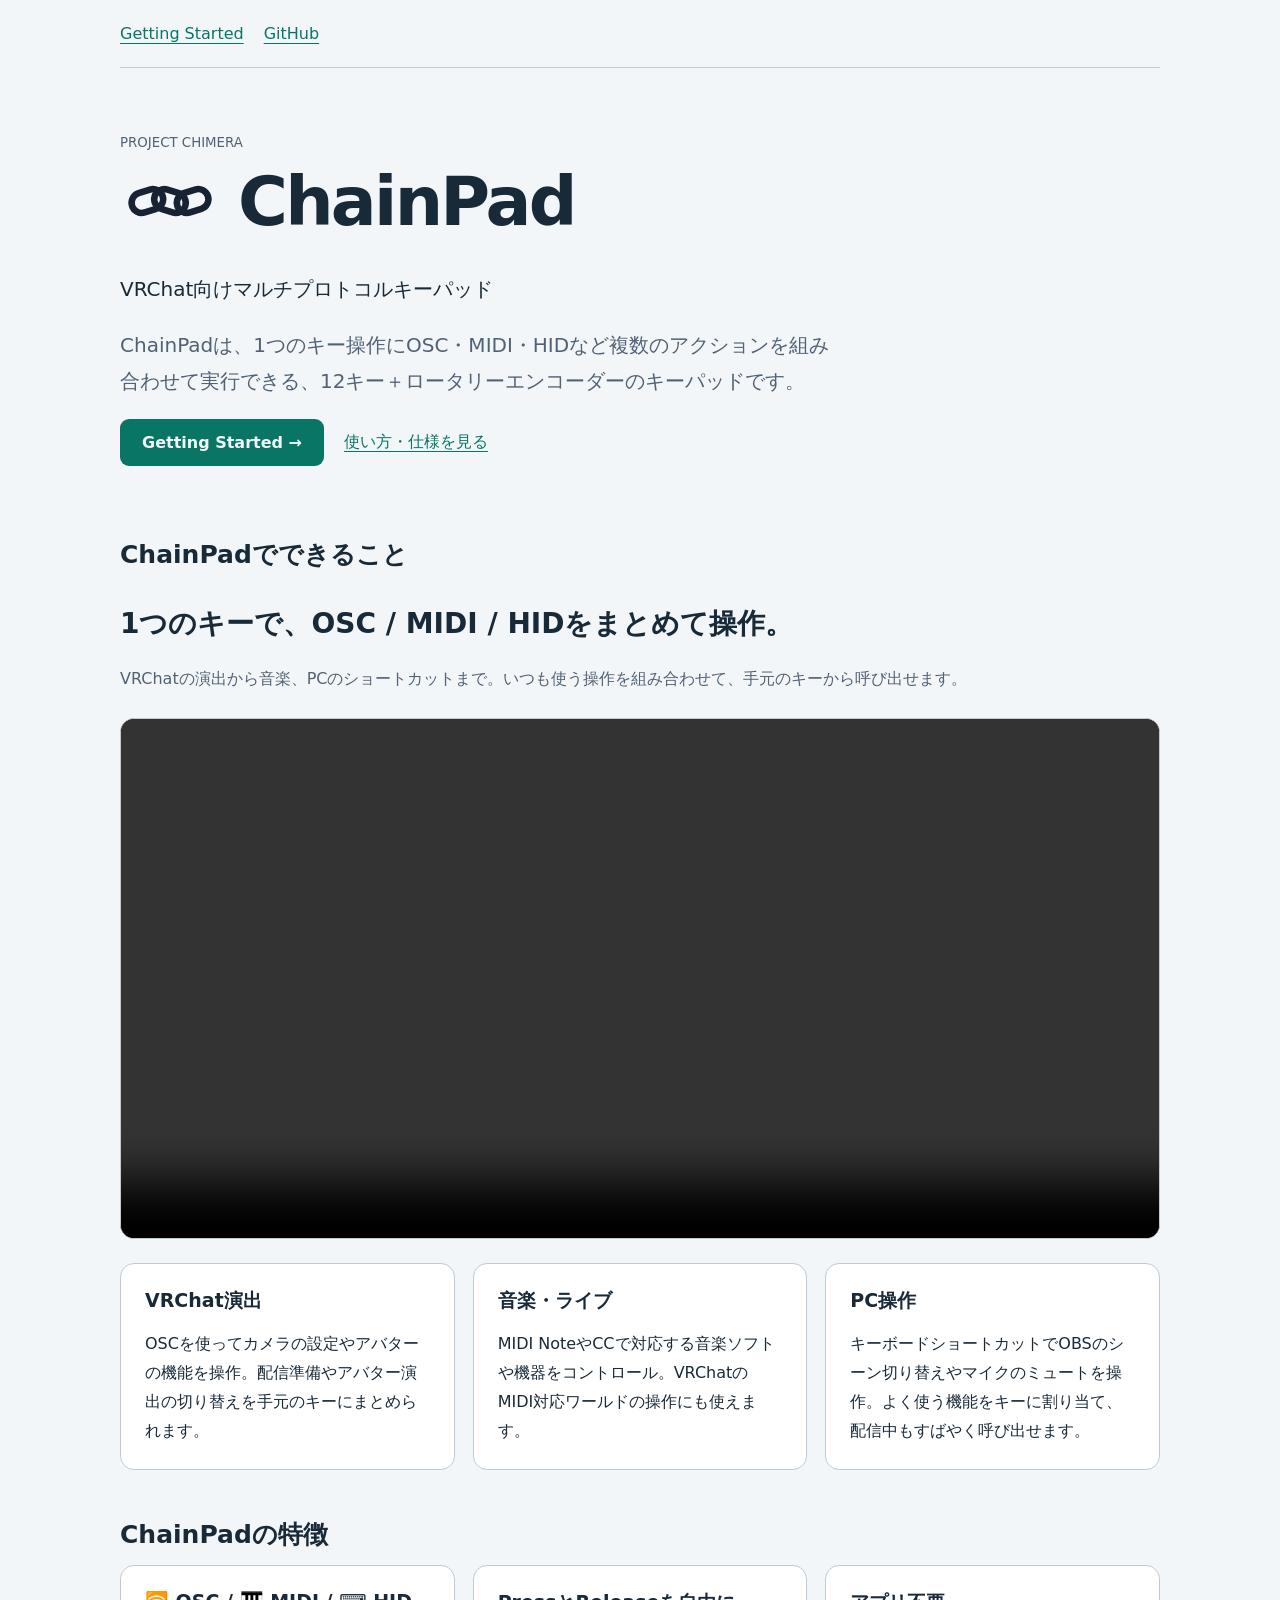
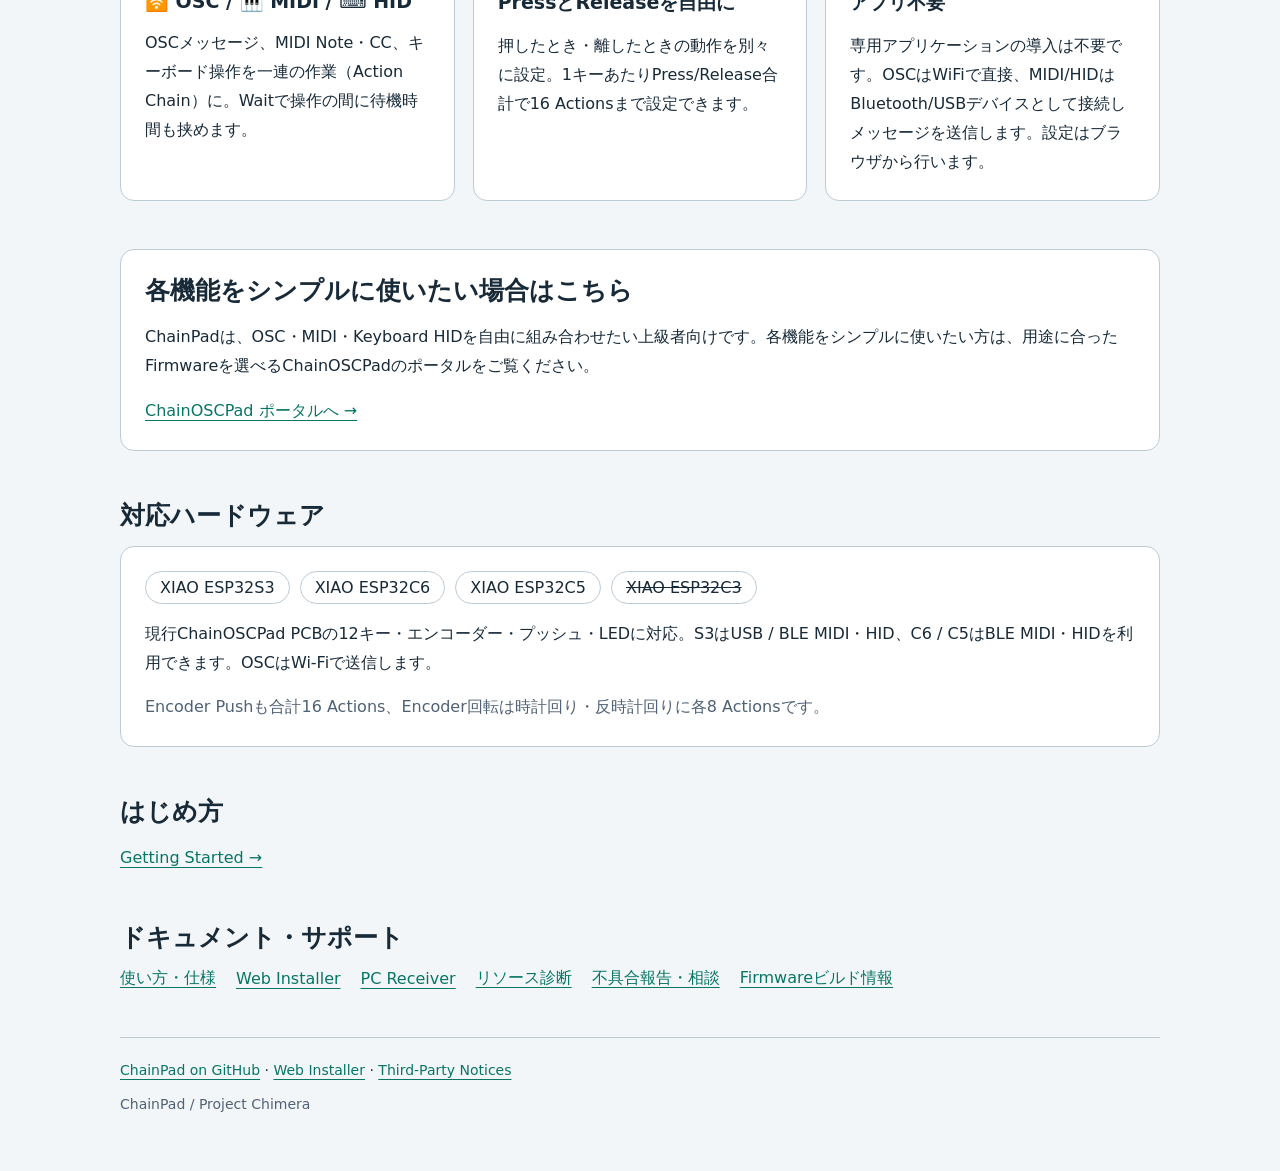
==== site/index.html @ 0da9e8d3 "docs: Update ChainPad website" ====
<!doctype html>
<html lang="ja">
<head>
<meta charset="utf-8">
<meta name="viewport" content="width=device-width,initial-scale=1">
<title>ChainPad — VRChat向けマルチプロトコルキーパッド</title>
<meta name="description" content="VRChat向けマルチプロトコルキーパッドChainPadの公式ポータル。OSC・MIDI・Keyboard HIDを組み合わせて、ひとつのキーからつながる操作を実現します。">
<link rel="icon" type="image/svg+xml" sizes="any" href="favicon.svg">
<style>
:root{color-scheme:light dark;--bg:#10151d;--panel:#1b2330;--text:#eef5ff;--muted:#a9b8cc;--line:#374557;--accent:#66dbc1;font:16px system-ui,sans-serif}*{box-sizing:border-box}body{margin:0;background:var(--bg);color:var(--text)}main{width:min(1040px,calc(100% - 40px));margin:auto}nav{display:flex;gap:20px;flex-wrap:wrap;padding:24px 0;border-bottom:1px solid var(--line)}a{color:var(--accent);text-underline-offset:4px}a:focus-visible{outline:3px solid var(--accent);outline-offset:5px}header{padding:64px 0 40px}.brand{display:flex;align-items:center;gap:18px}.brand img{width:100px;height:100px}h1{font-size:clamp(40px,7vw,68px);margin:0;letter-spacing:-.04em}h2{font-size:25px;margin:0 0 14px}h3{font-size:19px;margin:0 0 10px}p,li{line-height:1.8}header p{font-size:20px;max-width:720px}.muted,small{color:var(--muted)}.button{display:inline-block;background:var(--accent);color:var(--bg);padding:14px 22px;border-radius:9px;text-decoration:none;font-weight:700}.links{display:flex;gap:20px;align-items:center;flex-wrap:wrap}.grid{display:grid;grid-template-columns:repeat(3,minmax(0,1fr));gap:18px}.card{background:var(--panel);border:1px solid var(--line);border-radius:14px;padding:24px}.card p:last-child{margin-bottom:0}section{margin:32px 0 48px}ol{padding-left:24px}code{overflow-wrap:anywhere}footer{border-top:1px solid var(--line);padding:24px 0 40px;font-size:14px}.board-list{display:flex;gap:10px;flex-wrap:wrap}.board-list span{border:1px solid var(--line);border-radius:24px;padding:6px 14px}@media(max-width:700px){.grid{grid-template-columns:1fr}header{padding-top:32px}.brand{gap:12px}.brand img{width:72px;height:72px}}@media(prefers-color-scheme:light){:root{--bg:#f3f6f8;--panel:#fff;--text:#182a38;--muted:#506275;--line:#bdcbd5;--accent:#087565}}
.intro-lead{font-size:clamp(20px,3vw,28px);font-weight:700;margin-bottom:8px}.demo-video{display:block;width:100%;height:auto;max-height:75vh;margin:24px 0;background:#000;border:1px solid var(--line);border-radius:14px}
</style>
</head>
<body><main>
<nav aria-label="メインナビゲーション"><a href="getting-started/">Getting Started</a><a href="https://github.com/shimez/ChainPad">GitHub</a></nav>
<header><small>PROJECT CHIMERA</small><div class="brand"><img src="favicon.svg" alt="" width="100" height="100"><h1>ChainPad</h1></div><p>VRChat向けマルチプロトコルキーパッド</p><p class="muted">ChainPadは、1つのキー操作にOSC・MIDI・HIDなど複数のアクションを組み合わせて実行できる、12キー＋ロータリーエンコーダーのキーパッドです。</p><div class="links"><a class="button" href="getting-started/">Getting Started →</a><a href="https://github.com/shimez/ChainPad#readme">使い方・仕様を見る</a></div></header>
<section aria-labelledby="possibilities">
<h2 id="possibilities">ChainPadでできること</h2>
<p class="intro-lead">1つのキーで、OSC / MIDI / HIDをまとめて操作。</p>
<p class="muted">VRChatの演出から音楽、PCのショートカットまで。いつも使う操作を組み合わせて、手元のキーから呼び出せます。</p>
<video class="demo-video" controls playsinline preload="metadata" aria-label="ChainPadの紹介動画"><source src="media/ChainPad_004.mp4" type="video/mp4">動画を再生できない場合は、<a href="media/ChainPad_004.mp4">紹介動画を開いてください</a>。</video>
<div class="grid">
<article class="card"><h3>VRChat演出</h3><p>OSCを使ってカメラの設定やアバターの機能を操作。配信準備やアバター演出の切り替えを手元のキーにまとめられます。</p></article>
<article class="card"><h3>音楽・ライブ</h3><p>MIDI NoteやCCで対応する音楽ソフトや機器をコントロール。VRChatのMIDI対応ワールドの操作にも使えます。</p></article>
<article class="card"><h3>PC操作</h3><p>キーボードショートカットでOBSのシーン切り替えやマイクのミュートを操作。よく使う機能をキーに割り当て、配信中もすばやく呼び出せます。</p></article>
</div>
</section>
<section aria-labelledby="features"><h2 id="features">ChainPadの特徴</h2><div class="grid"><article class="card"><h3>🛜 OSC / 🎹 MIDI / ⌨ HID</h3><p>OSCメッセージ、MIDI Note・CC、キーボード操作を一連の作業（Action Chain）に。Waitで操作の間に待機時間も挟めます。</p></article><article class="card"><h3>PressとReleaseを自由に</h3><p>押したとき・離したときの動作を別々に設定。1キーあたりPress/Release合計で16 Actionsまで設定できます。</p></article><article class="card"><h3>アプリ不要</h3><p>専用アプリケーションの導入は不要です。OSCはWiFiで直接、MIDI/HIDはBluetooth/USBデバイスとして接続しメッセージを送信します。設定はブラウザから行います。</p></article></div></section>
<section aria-labelledby="simple"><div class="card"><h2 id="simple">各機能をシンプルに使いたい場合はこちら</h2><p>ChainPadは、OSC・MIDI・Keyboard HIDを自由に組み合わせたい上級者向けです。各機能をシンプルに使いたい方は、用途に合ったFirmwareを選べるChainOSCPadのポータルをご覧ください。</p><p><a href="https://shimez.github.io/ChainOSCPad-Portal/">ChainOSCPad ポータルへ →</a></p></div></section>
<section aria-labelledby="hardware"><h2 id="hardware">対応ハードウェア</h2><div class="card"><div class="board-list"><span>XIAO ESP32S3</span><span>XIAO ESP32C6</span><span>XIAO ESP32C5</span><span><s>XIAO ESP32C3</s></span></div><p>現行ChainOSCPad PCBの12キー・エンコーダー・プッシュ・LEDに対応。S3はUSB / BLE MIDI・HID、C6 / C5はBLE MIDI・HIDを利用できます。OSCはWi-Fiで送信します。</p><p class="muted">Encoder Pushも合計16 Actions、Encoder回転は時計回り・反時計回りに各8 Actionsです。</p></div></section>
<section id="start" aria-labelledby="start-title"><h2 id="start-title">はじめ方</h2><p><a href="getting-started/">Getting Started →</a></p></section>
<section aria-labelledby="resources"><h2 id="resources">ドキュメント・サポート</h2><div class="links"><a href="https://github.com/shimez/ChainPad#readme">使い方・仕様</a><a href="https://shimez.github.io/ChainPad/installer/">Web Installer</a><a href="https://github.com/shimez/ChainPad/tree/main/tools/ChainPadReceiver">PC Receiver</a><a href="https://github.com/shimez/ChainPad/blob/main/docs/resource-diagnostics.md">リソース診断</a><a href="https://github.com/shimez/ChainPad/issues">不具合報告・相談</a><a href="build.json">Firmwareビルド情報</a></div></section>
<footer><a href="https://github.com/shimez/ChainPad">ChainPad on GitHub</a> · <a href="installer/">Web Installer</a> · <a href="https://github.com/shimez/ChainPad/blob/main/THIRD_PARTY_NOTICES.md">Third-Party Notices</a><p class="muted">ChainPad / Project Chimera</p></footer>
</main></body></html>
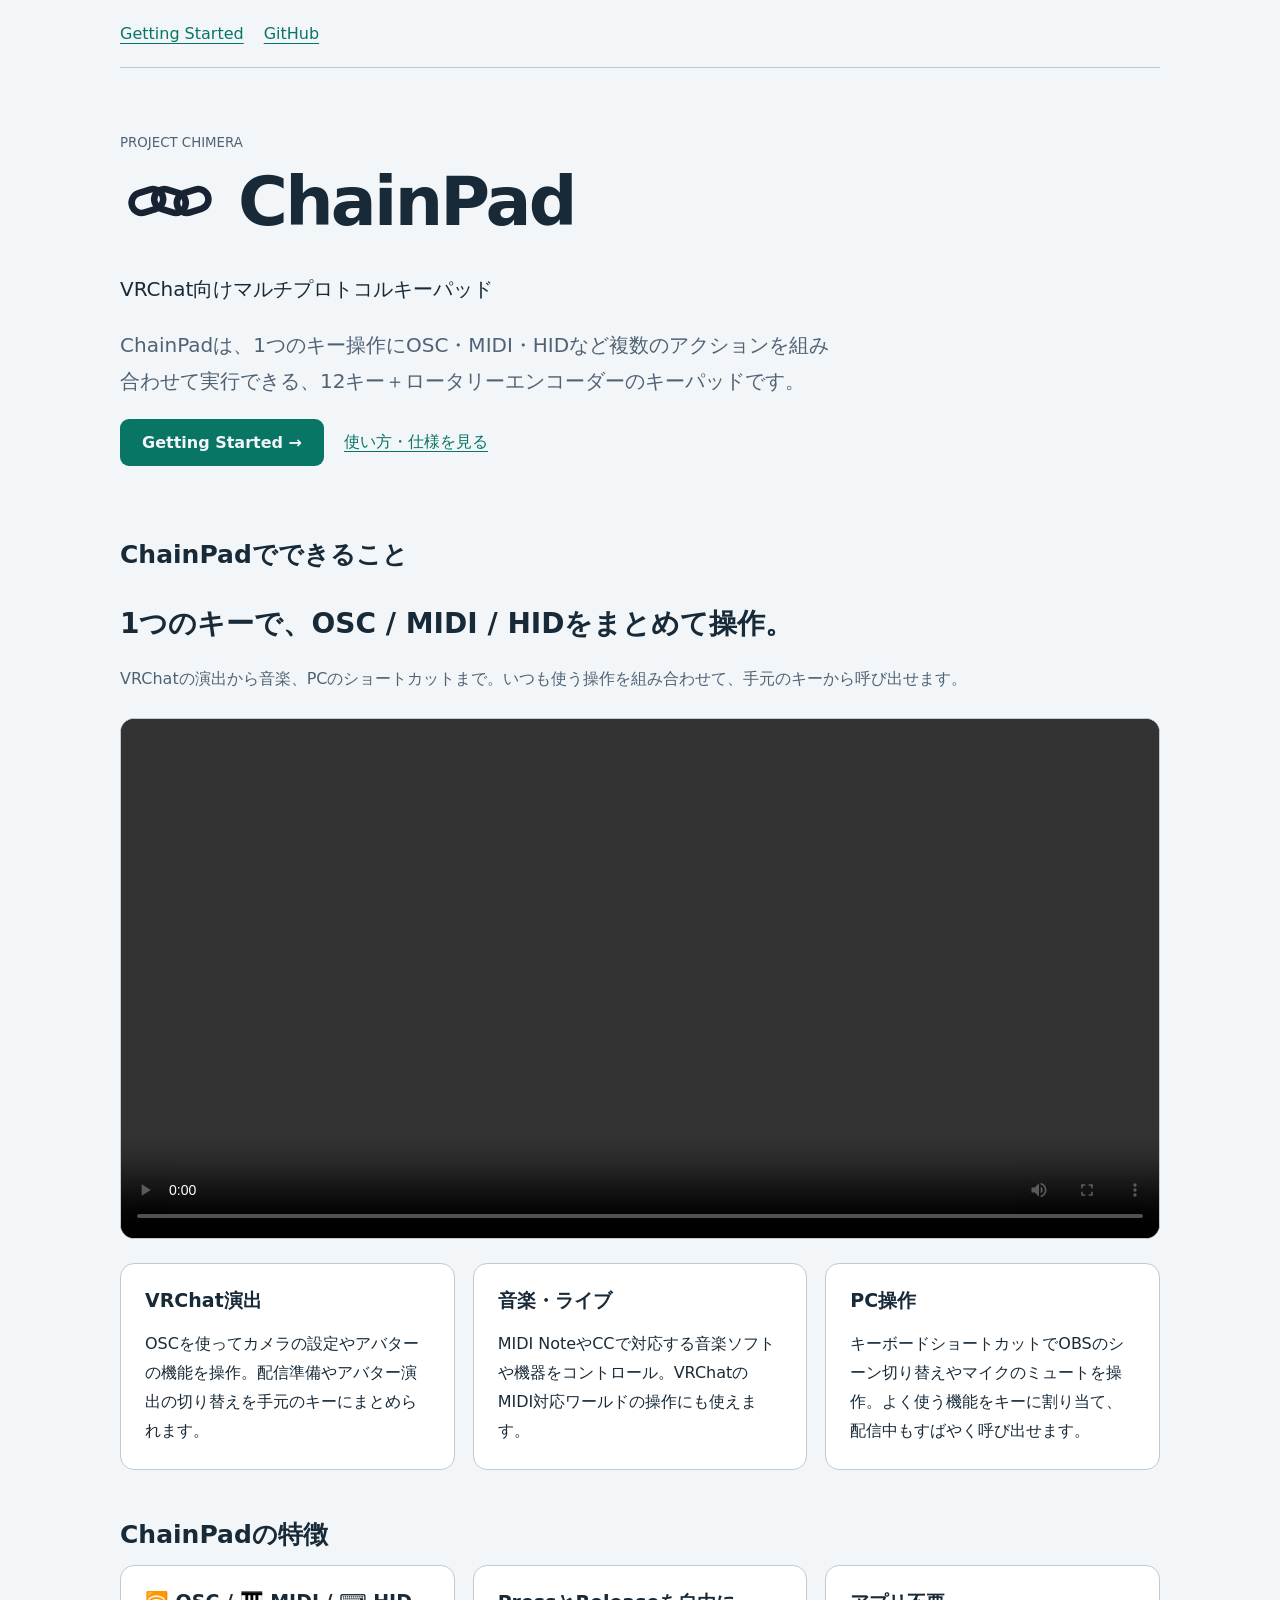
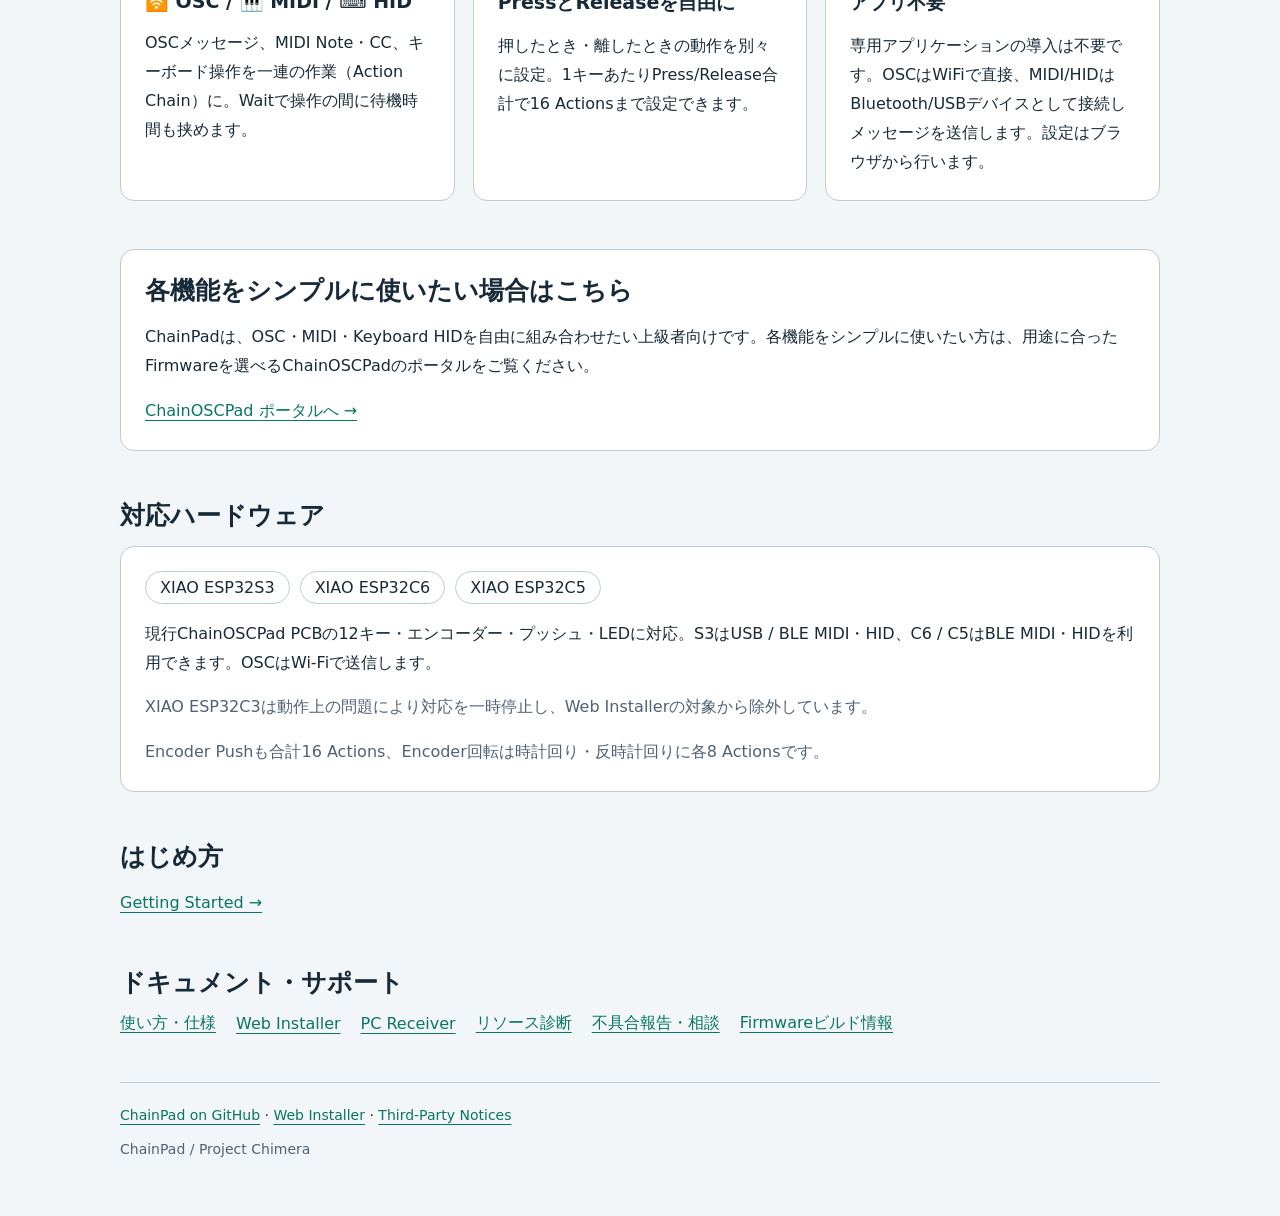
==== commit 91c44b69: "fix: Suspend C3 installer distribution while retaining builds" ====
--- a/site/index.html
+++ b/site/index.html
@@ -27,7 +27,7 @@
 </section>
 <section aria-labelledby="features"><h2 id="features">ChainPadの特徴</h2><div class="grid"><article class="card"><h3>🛜 OSC / 🎹 MIDI / ⌨ HID</h3><p>OSCメッセージ、MIDI Note・CC、キーボード操作を一連の作業（Action Chain）に。Waitで操作の間に待機時間も挟めます。</p></article><article class="card"><h3>PressとReleaseを自由に</h3><p>押したとき・離したときの動作を別々に設定。1キーあたりPress/Release合計で16 Actionsまで設定できます。</p></article><article class="card"><h3>アプリ不要</h3><p>専用アプリケーションの導入は不要です。OSCはWiFiで直接、MIDI/HIDはBluetooth/USBデバイスとして接続しメッセージを送信します。設定はブラウザから行います。</p></article></div></section>
 <section aria-labelledby="simple"><div class="card"><h2 id="simple">各機能をシンプルに使いたい場合はこちら</h2><p>ChainPadは、OSC・MIDI・Keyboard HIDを自由に組み合わせたい上級者向けです。各機能をシンプルに使いたい方は、用途に合ったFirmwareを選べるChainOSCPadのポータルをご覧ください。</p><p><a href="https://shimez.github.io/ChainOSCPad-Portal/">ChainOSCPad ポータルへ →</a></p></div></section>
-<section aria-labelledby="hardware"><h2 id="hardware">対応ハードウェア</h2><div class="card"><div class="board-list"><span>XIAO ESP32S3</span><span>XIAO ESP32C6</span><span>XIAO ESP32C5</span><span><s>XIAO ESP32C3</s></span></div><p>現行ChainOSCPad PCBの12キー・エンコーダー・プッシュ・LEDに対応。S3はUSB / BLE MIDI・HID、C6 / C5はBLE MIDI・HIDを利用できます。OSCはWi-Fiで送信します。</p><p class="muted">Encoder Pushも合計16 Actions、Encoder回転は時計回り・反時計回りに各8 Actionsです。</p></div></section>
+<section aria-labelledby="hardware"><h2 id="hardware">対応ハードウェア</h2><div class="card"><div class="board-list"><span>XIAO ESP32S3</span><span>XIAO ESP32C6</span><span>XIAO ESP32C5</span></div><p>現行ChainOSCPad PCBの12キー・エンコーダー・プッシュ・LEDに対応。S3はUSB / BLE MIDI・HID、C6 / C5はBLE MIDI・HIDを利用できます。OSCはWi-Fiで送信します。</p><p class="muted">XIAO ESP32C3は動作上の問題により対応を一時停止し、Web Installerの対象から除外しています。</p><p class="muted">Encoder Pushも合計16 Actions、Encoder回転は時計回り・反時計回りに各8 Actionsです。</p></div></section>
 <section id="start" aria-labelledby="start-title"><h2 id="start-title">はじめ方</h2><p><a href="getting-started/">Getting Started →</a></p></section>
 <section aria-labelledby="resources"><h2 id="resources">ドキュメント・サポート</h2><div class="links"><a href="https://github.com/shimez/ChainPad#readme">使い方・仕様</a><a href="https://shimez.github.io/ChainPad/installer/">Web Installer</a><a href="https://github.com/shimez/ChainPad/tree/main/tools/ChainPadReceiver">PC Receiver</a><a href="https://github.com/shimez/ChainPad/blob/main/docs/resource-diagnostics.md">リソース診断</a><a href="https://github.com/shimez/ChainPad/issues">不具合報告・相談</a><a href="build.json">Firmwareビルド情報</a></div></section>
 <footer><a href="https://github.com/shimez/ChainPad">ChainPad on GitHub</a> · <a href="installer/">Web Installer</a> · <a href="https://github.com/shimez/ChainPad/blob/main/THIRD_PARTY_NOTICES.md">Third-Party Notices</a><p class="muted">ChainPad / Project Chimera</p></footer>
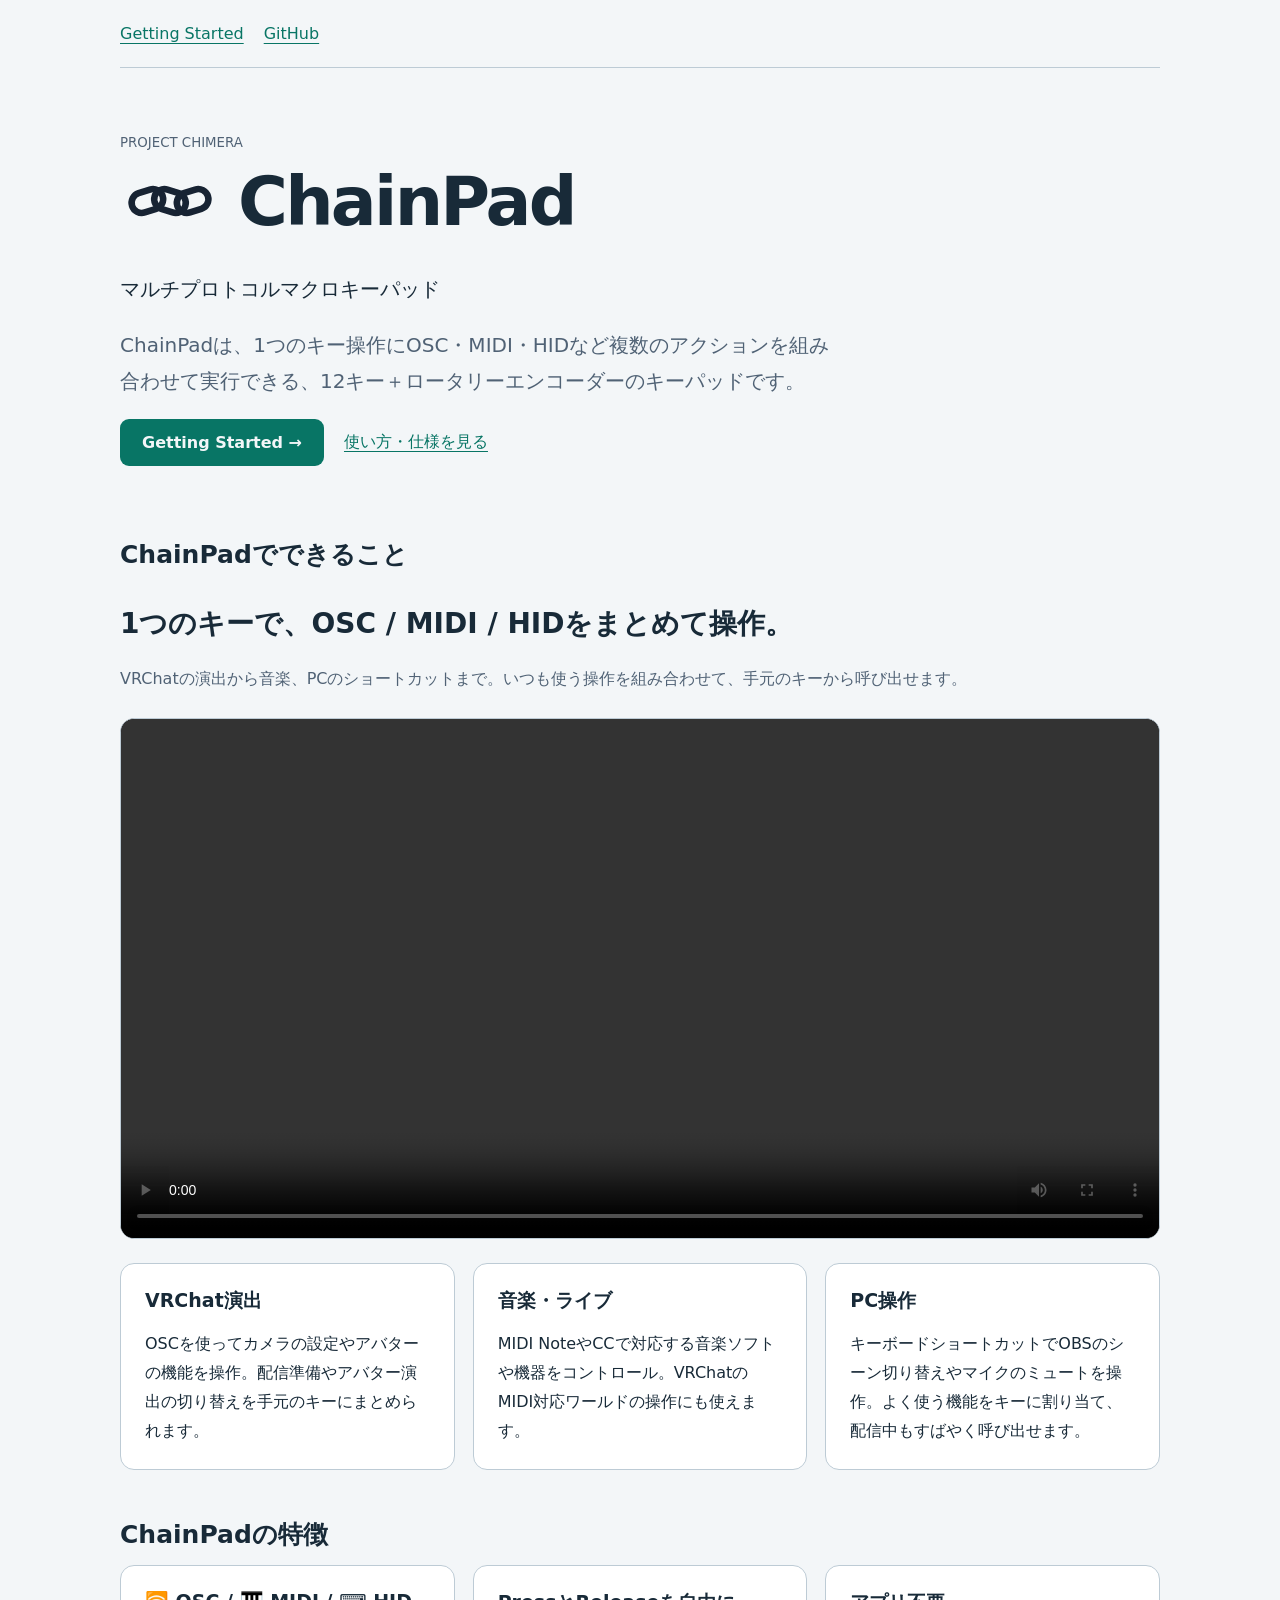
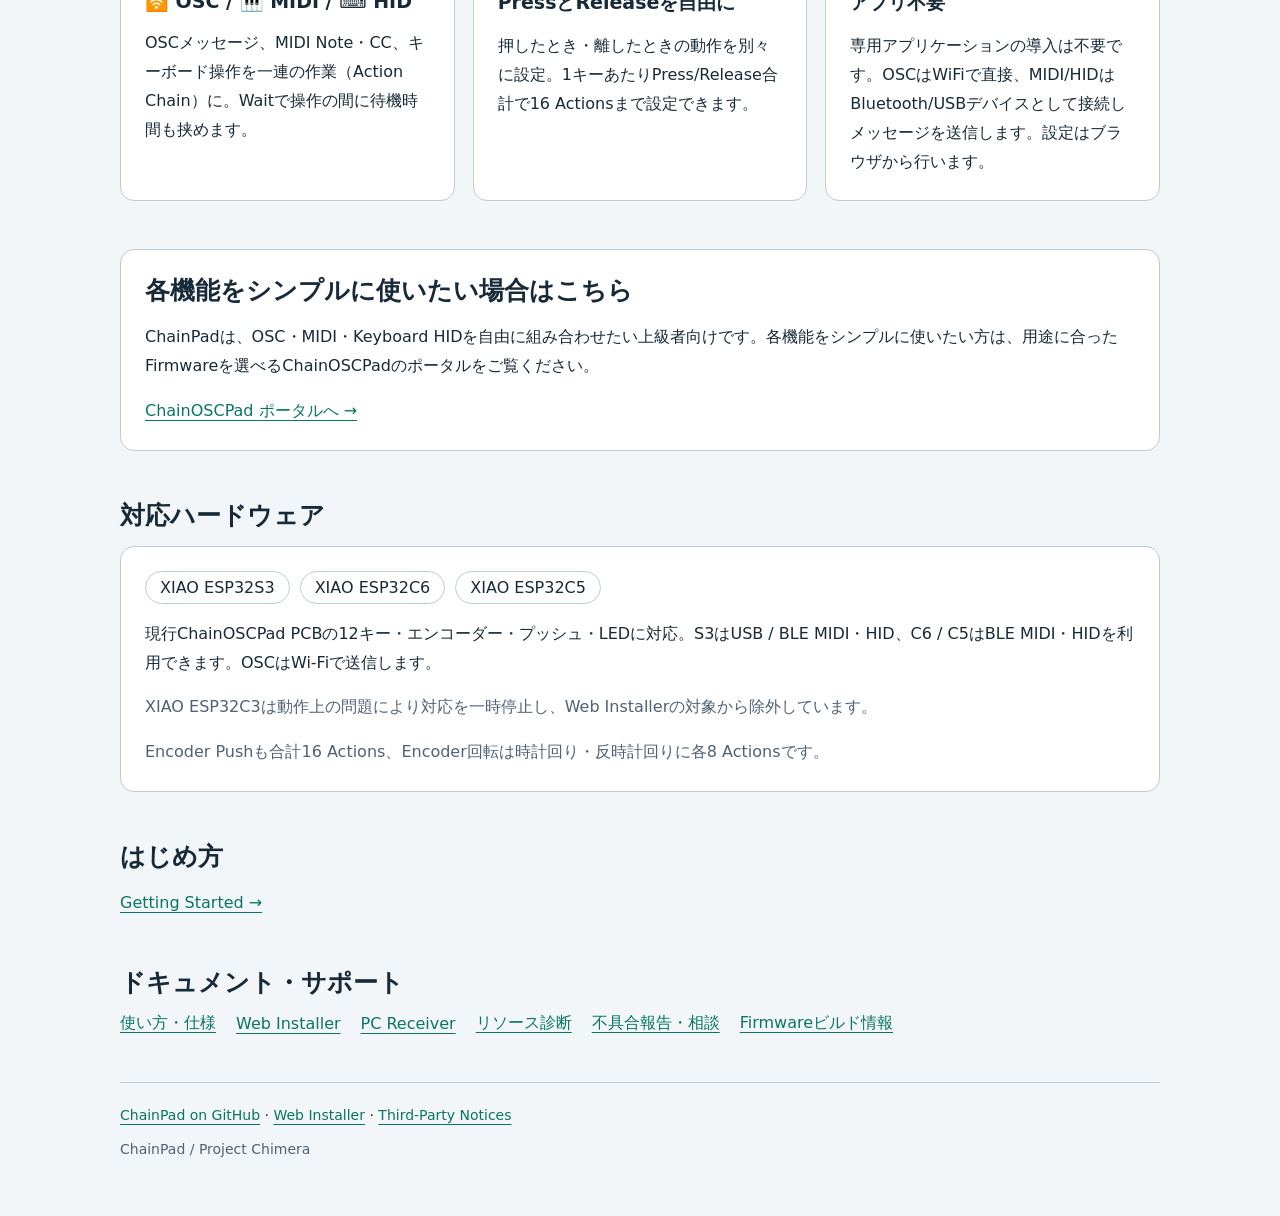
==== commit 3a0c128d: "docs: Update portal tagline to multiprotocol macro keypad" ====
--- a/site/index.html
+++ b/site/index.html
@@ -3,8 +3,8 @@
 <head>
 <meta charset="utf-8">
 <meta name="viewport" content="width=device-width,initial-scale=1">
-<title>ChainPad — VRChat向けマルチプロトコルキーパッド</title>
-<meta name="description" content="VRChat向けマルチプロトコルキーパッドChainPadの公式ポータル。OSC・MIDI・Keyboard HIDを組み合わせて、ひとつのキーからつながる操作を実現します。">
+<title>ChainPad — マルチプロトコルマクロキーパッド</title>
+<meta name="description" content="マルチプロトコルマクロキーパッドChainPadの公式ポータル。OSC・MIDI・Keyboard HIDを組み合わせて、ひとつのキーからつながる操作を実現します。">
 <link rel="icon" type="image/svg+xml" sizes="any" href="favicon.svg">
 <style>
 :root{color-scheme:light dark;--bg:#10151d;--panel:#1b2330;--text:#eef5ff;--muted:#a9b8cc;--line:#374557;--accent:#66dbc1;font:16px system-ui,sans-serif}*{box-sizing:border-box}body{margin:0;background:var(--bg);color:var(--text)}main{width:min(1040px,calc(100% - 40px));margin:auto}nav{display:flex;gap:20px;flex-wrap:wrap;padding:24px 0;border-bottom:1px solid var(--line)}a{color:var(--accent);text-underline-offset:4px}a:focus-visible{outline:3px solid var(--accent);outline-offset:5px}header{padding:64px 0 40px}.brand{display:flex;align-items:center;gap:18px}.brand img{width:100px;height:100px}h1{font-size:clamp(40px,7vw,68px);margin:0;letter-spacing:-.04em}h2{font-size:25px;margin:0 0 14px}h3{font-size:19px;margin:0 0 10px}p,li{line-height:1.8}header p{font-size:20px;max-width:720px}.muted,small{color:var(--muted)}.button{display:inline-block;background:var(--accent);color:var(--bg);padding:14px 22px;border-radius:9px;text-decoration:none;font-weight:700}.links{display:flex;gap:20px;align-items:center;flex-wrap:wrap}.grid{display:grid;grid-template-columns:repeat(3,minmax(0,1fr));gap:18px}.card{background:var(--panel);border:1px solid var(--line);border-radius:14px;padding:24px}.card p:last-child{margin-bottom:0}section{margin:32px 0 48px}ol{padding-left:24px}code{overflow-wrap:anywhere}footer{border-top:1px solid var(--line);padding:24px 0 40px;font-size:14px}.board-list{display:flex;gap:10px;flex-wrap:wrap}.board-list span{border:1px solid var(--line);border-radius:24px;padding:6px 14px}@media(max-width:700px){.grid{grid-template-columns:1fr}header{padding-top:32px}.brand{gap:12px}.brand img{width:72px;height:72px}}@media(prefers-color-scheme:light){:root{--bg:#f3f6f8;--panel:#fff;--text:#182a38;--muted:#506275;--line:#bdcbd5;--accent:#087565}}
@@ -13,7 +13,7 @@
 </head>
 <body><main>
 <nav aria-label="メインナビゲーション"><a href="getting-started/">Getting Started</a><a href="https://github.com/shimez/ChainPad">GitHub</a></nav>
-<header><small>PROJECT CHIMERA</small><div class="brand"><img src="favicon.svg" alt="" width="100" height="100"><h1>ChainPad</h1></div><p>VRChat向けマルチプロトコルキーパッド</p><p class="muted">ChainPadは、1つのキー操作にOSC・MIDI・HIDなど複数のアクションを組み合わせて実行できる、12キー＋ロータリーエンコーダーのキーパッドです。</p><div class="links"><a class="button" href="getting-started/">Getting Started →</a><a href="https://github.com/shimez/ChainPad#readme">使い方・仕様を見る</a></div></header>
+<header><small>PROJECT CHIMERA</small><div class="brand"><img src="favicon.svg" alt="" width="100" height="100"><h1>ChainPad</h1></div><p>マルチプロトコルマクロキーパッド</p><p class="muted">ChainPadは、1つのキー操作にOSC・MIDI・HIDなど複数のアクションを組み合わせて実行できる、12キー＋ロータリーエンコーダーのキーパッドです。</p><div class="links"><a class="button" href="getting-started/">Getting Started →</a><a href="https://github.com/shimez/ChainPad#readme">使い方・仕様を見る</a></div></header>
 <section aria-labelledby="possibilities">
 <h2 id="possibilities">ChainPadでできること</h2>
 <p class="intro-lead">1つのキーで、OSC / MIDI / HIDをまとめて操作。</p>
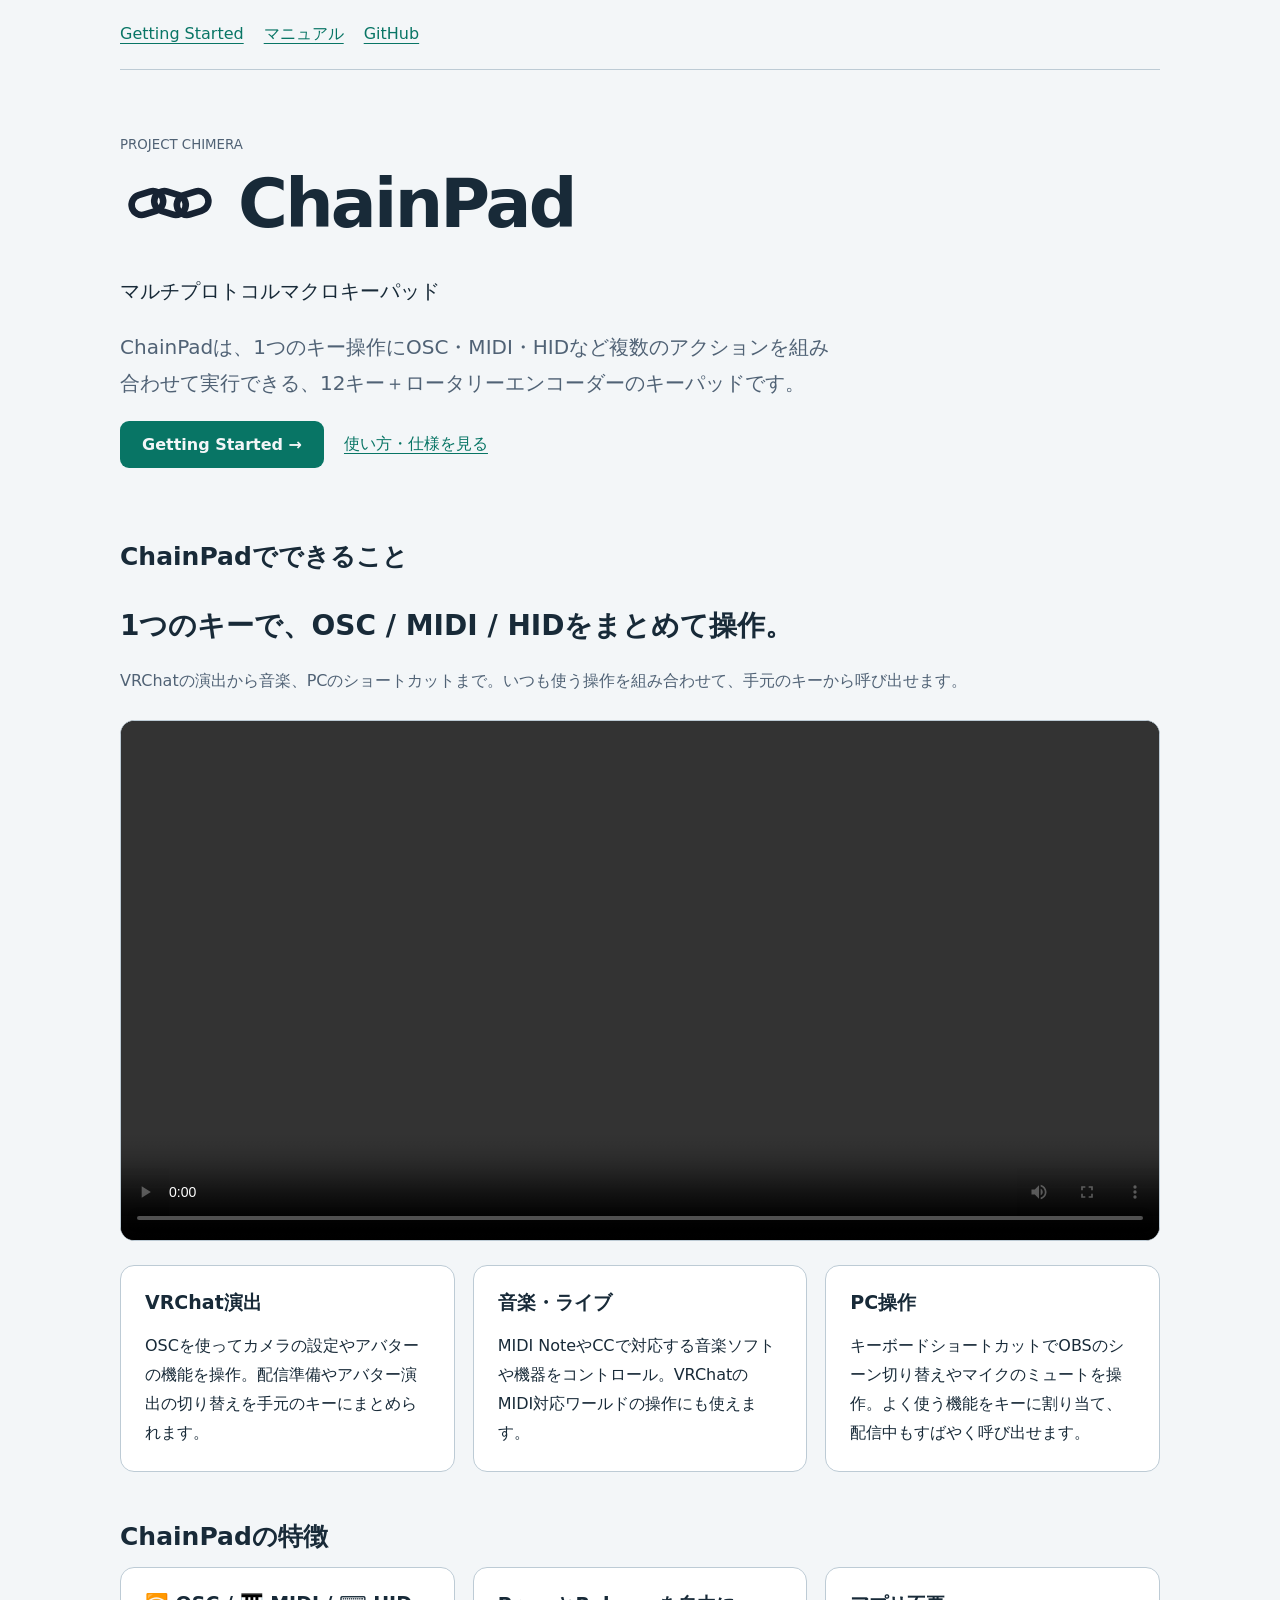
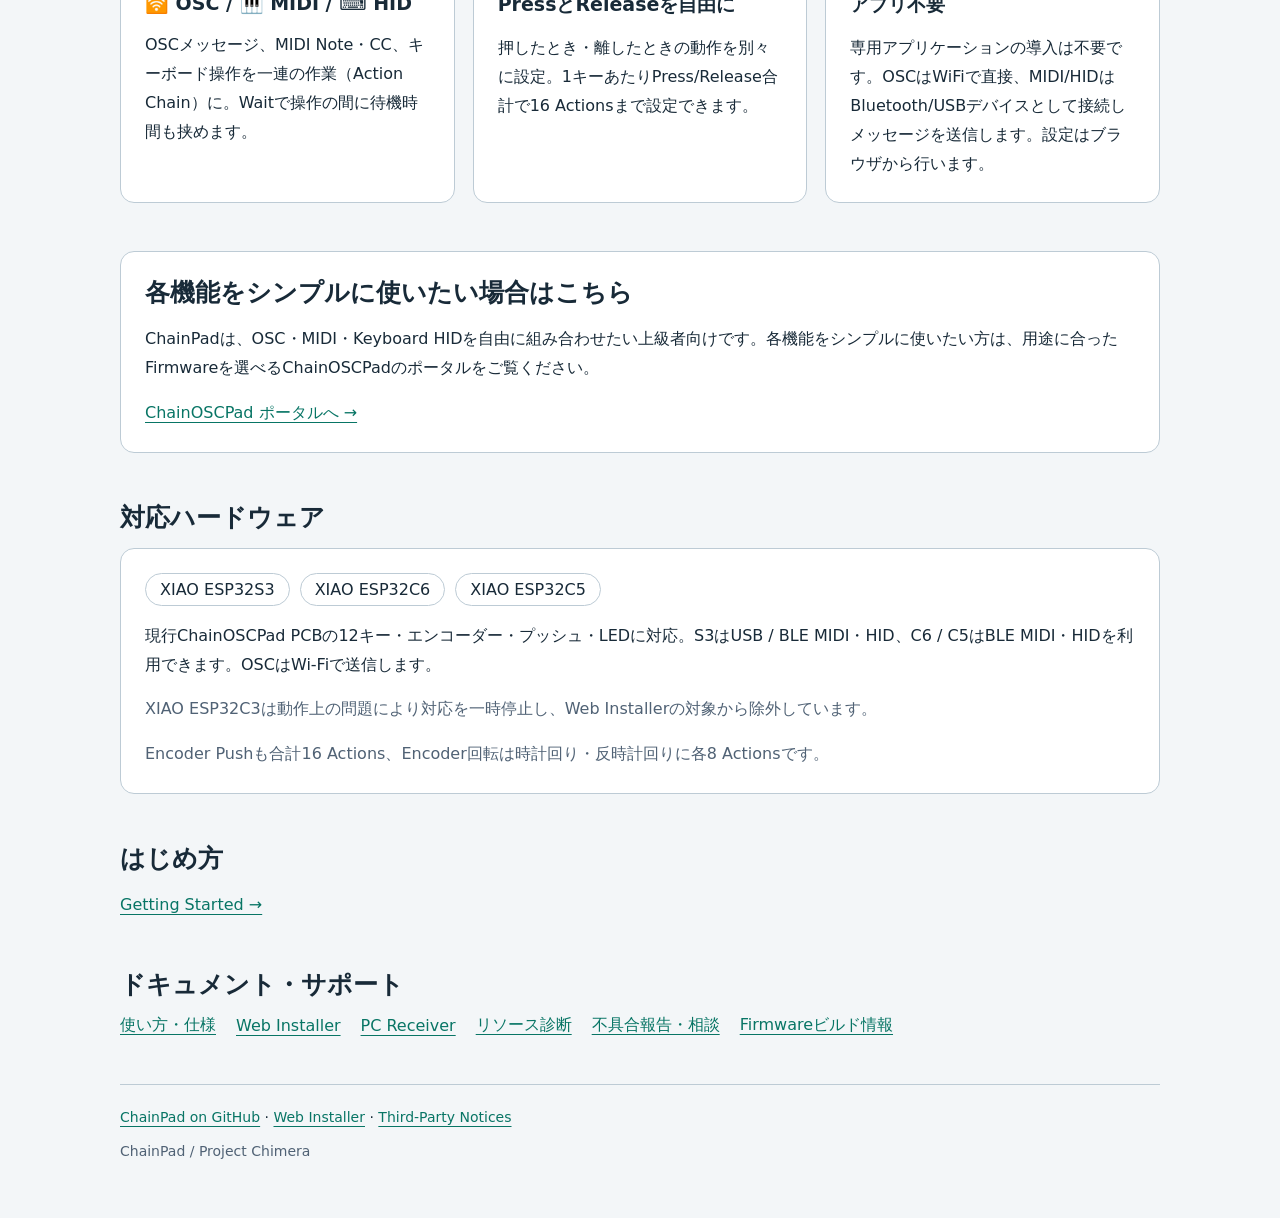
==== commit b37255d9: "docs: Add manual publishing support and update Getting Started" ====
--- a/site/index.html
+++ b/site/index.html
@@ -12,7 +12,7 @@
 </style>
 </head>
 <body><main>
-<nav aria-label="メインナビゲーション"><a href="getting-started/">Getting Started</a><a href="https://github.com/shimez/ChainPad">GitHub</a></nav>
+<nav aria-label="メインナビゲーション"><a href="getting-started/">Getting Started</a><a href="manual/">マニュアル</a><a href="https://github.com/shimez/ChainPad">GitHub</a></nav>
 <header><small>PROJECT CHIMERA</small><div class="brand"><img src="favicon.svg" alt="" width="100" height="100"><h1>ChainPad</h1></div><p>マルチプロトコルマクロキーパッド</p><p class="muted">ChainPadは、1つのキー操作にOSC・MIDI・HIDなど複数のアクションを組み合わせて実行できる、12キー＋ロータリーエンコーダーのキーパッドです。</p><div class="links"><a class="button" href="getting-started/">Getting Started →</a><a href="https://github.com/shimez/ChainPad#readme">使い方・仕様を見る</a></div></header>
 <section aria-labelledby="possibilities">
 <h2 id="possibilities">ChainPadでできること</h2>
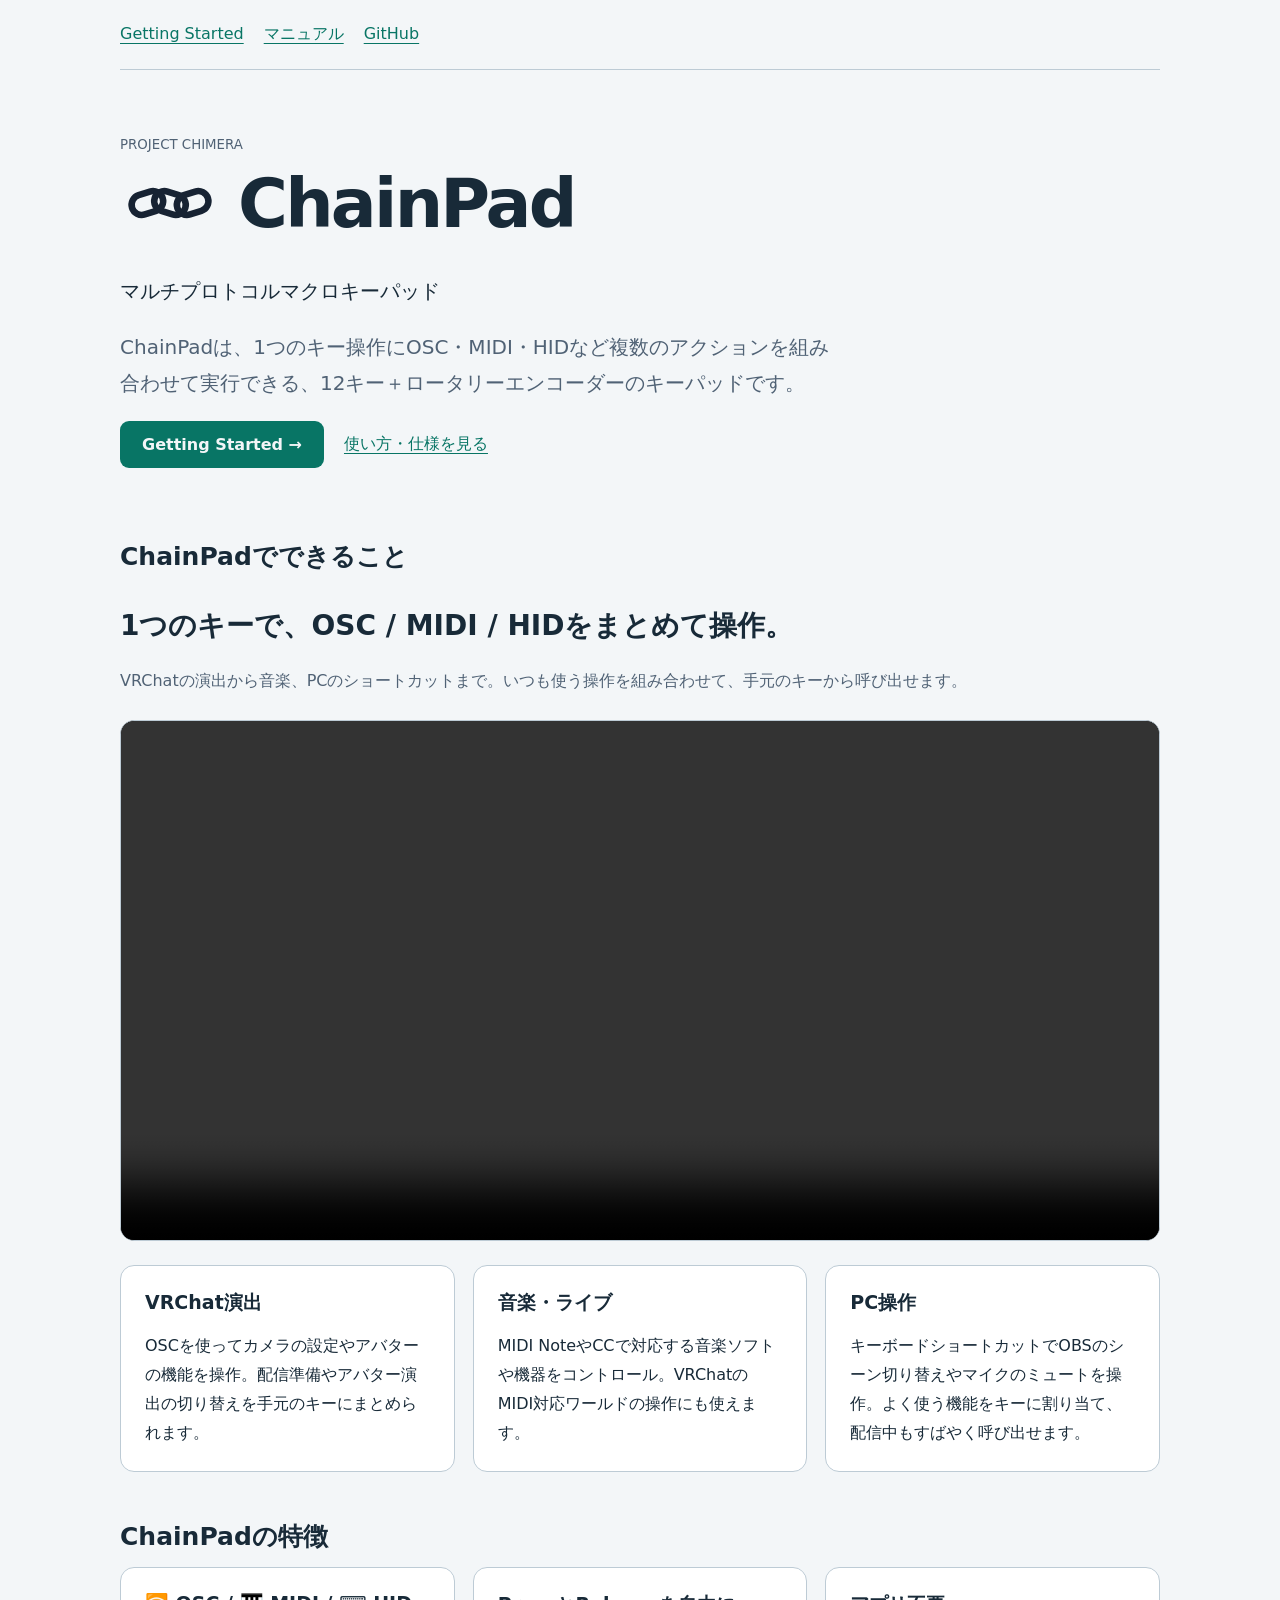
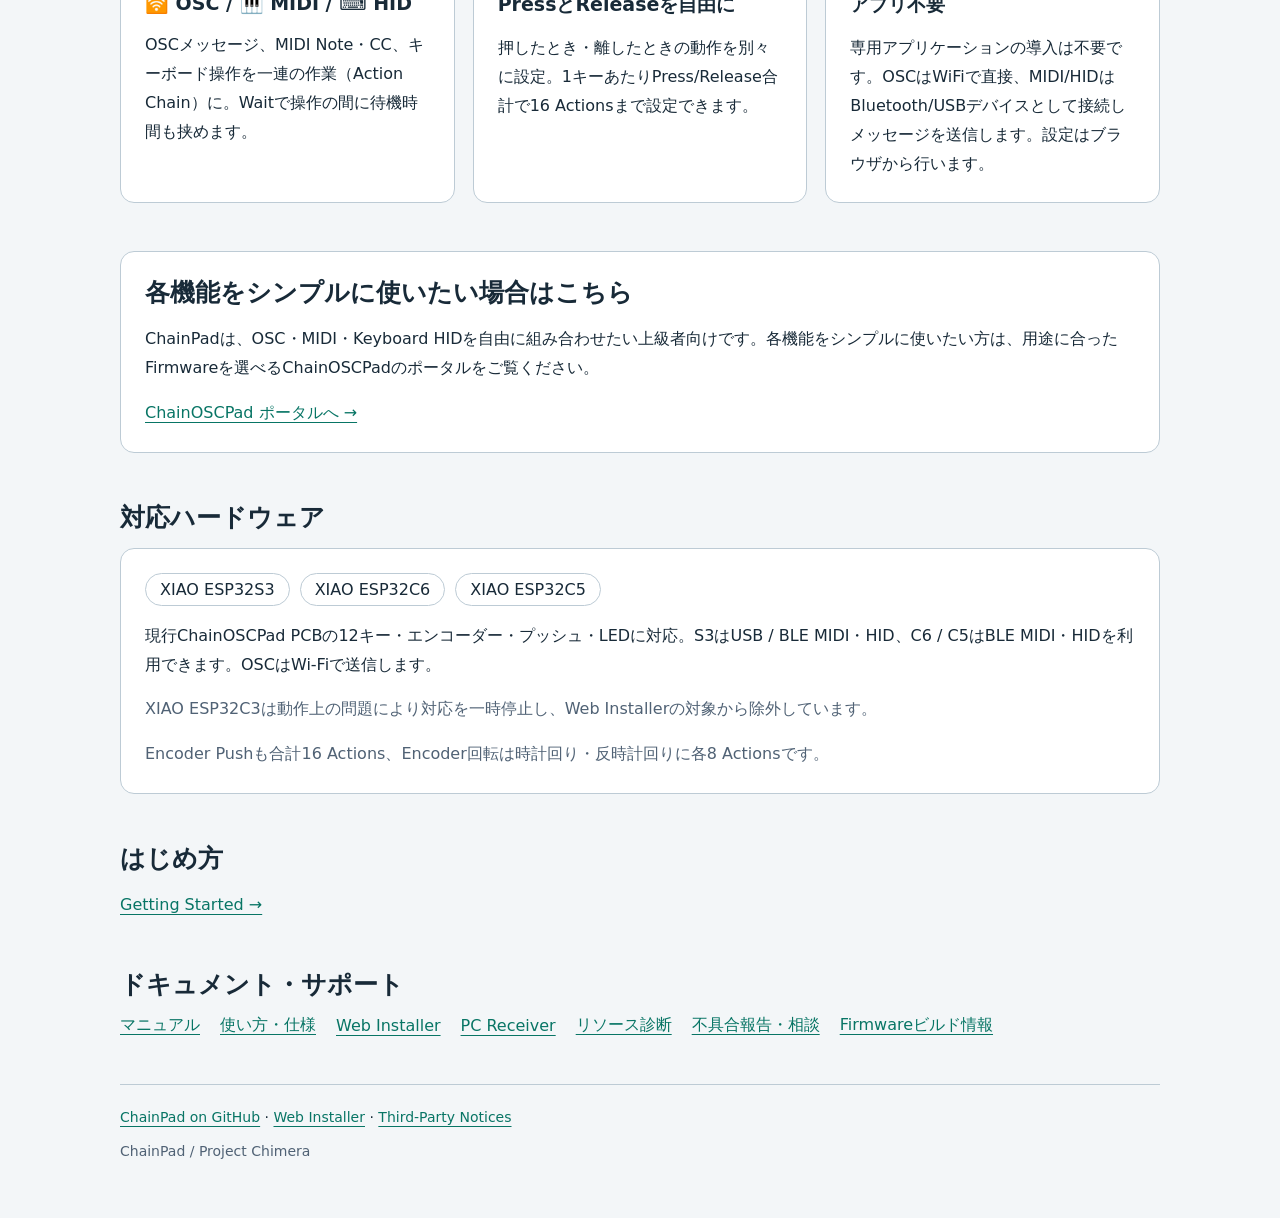
==== commit 5cec07fb: "docs: Add portal manual link and refine manual guidance" ====
--- a/site/index.html
+++ b/site/index.html
@@ -29,6 +29,6 @@
 <section aria-labelledby="simple"><div class="card"><h2 id="simple">各機能をシンプルに使いたい場合はこちら</h2><p>ChainPadは、OSC・MIDI・Keyboard HIDを自由に組み合わせたい上級者向けです。各機能をシンプルに使いたい方は、用途に合ったFirmwareを選べるChainOSCPadのポータルをご覧ください。</p><p><a href="https://shimez.github.io/ChainOSCPad-Portal/">ChainOSCPad ポータルへ →</a></p></div></section>
 <section aria-labelledby="hardware"><h2 id="hardware">対応ハードウェア</h2><div class="card"><div class="board-list"><span>XIAO ESP32S3</span><span>XIAO ESP32C6</span><span>XIAO ESP32C5</span></div><p>現行ChainOSCPad PCBの12キー・エンコーダー・プッシュ・LEDに対応。S3はUSB / BLE MIDI・HID、C6 / C5はBLE MIDI・HIDを利用できます。OSCはWi-Fiで送信します。</p><p class="muted">XIAO ESP32C3は動作上の問題により対応を一時停止し、Web Installerの対象から除外しています。</p><p class="muted">Encoder Pushも合計16 Actions、Encoder回転は時計回り・反時計回りに各8 Actionsです。</p></div></section>
 <section id="start" aria-labelledby="start-title"><h2 id="start-title">はじめ方</h2><p><a href="getting-started/">Getting Started →</a></p></section>
-<section aria-labelledby="resources"><h2 id="resources">ドキュメント・サポート</h2><div class="links"><a href="https://github.com/shimez/ChainPad#readme">使い方・仕様</a><a href="https://shimez.github.io/ChainPad/installer/">Web Installer</a><a href="https://github.com/shimez/ChainPad/tree/main/tools/ChainPadReceiver">PC Receiver</a><a href="https://github.com/shimez/ChainPad/blob/main/docs/resource-diagnostics.md">リソース診断</a><a href="https://github.com/shimez/ChainPad/issues">不具合報告・相談</a><a href="build.json">Firmwareビルド情報</a></div></section>
+<section aria-labelledby="resources"><h2 id="resources">ドキュメント・サポート</h2><div class="links"><a href="manual/">マニュアル</a><a href="https://github.com/shimez/ChainPad#readme">使い方・仕様</a><a href="https://shimez.github.io/ChainPad/installer/">Web Installer</a><a href="https://github.com/shimez/ChainPad/tree/main/tools/ChainPadReceiver">PC Receiver</a><a href="https://github.com/shimez/ChainPad/blob/main/docs/resource-diagnostics.md">リソース診断</a><a href="https://github.com/shimez/ChainPad/issues">不具合報告・相談</a><a href="build.json">Firmwareビルド情報</a></div></section>
 <footer><a href="https://github.com/shimez/ChainPad">ChainPad on GitHub</a> · <a href="installer/">Web Installer</a> · <a href="https://github.com/shimez/ChainPad/blob/main/THIRD_PARTY_NOTICES.md">Third-Party Notices</a><p class="muted">ChainPad / Project Chimera</p></footer>
 </main></body></html>
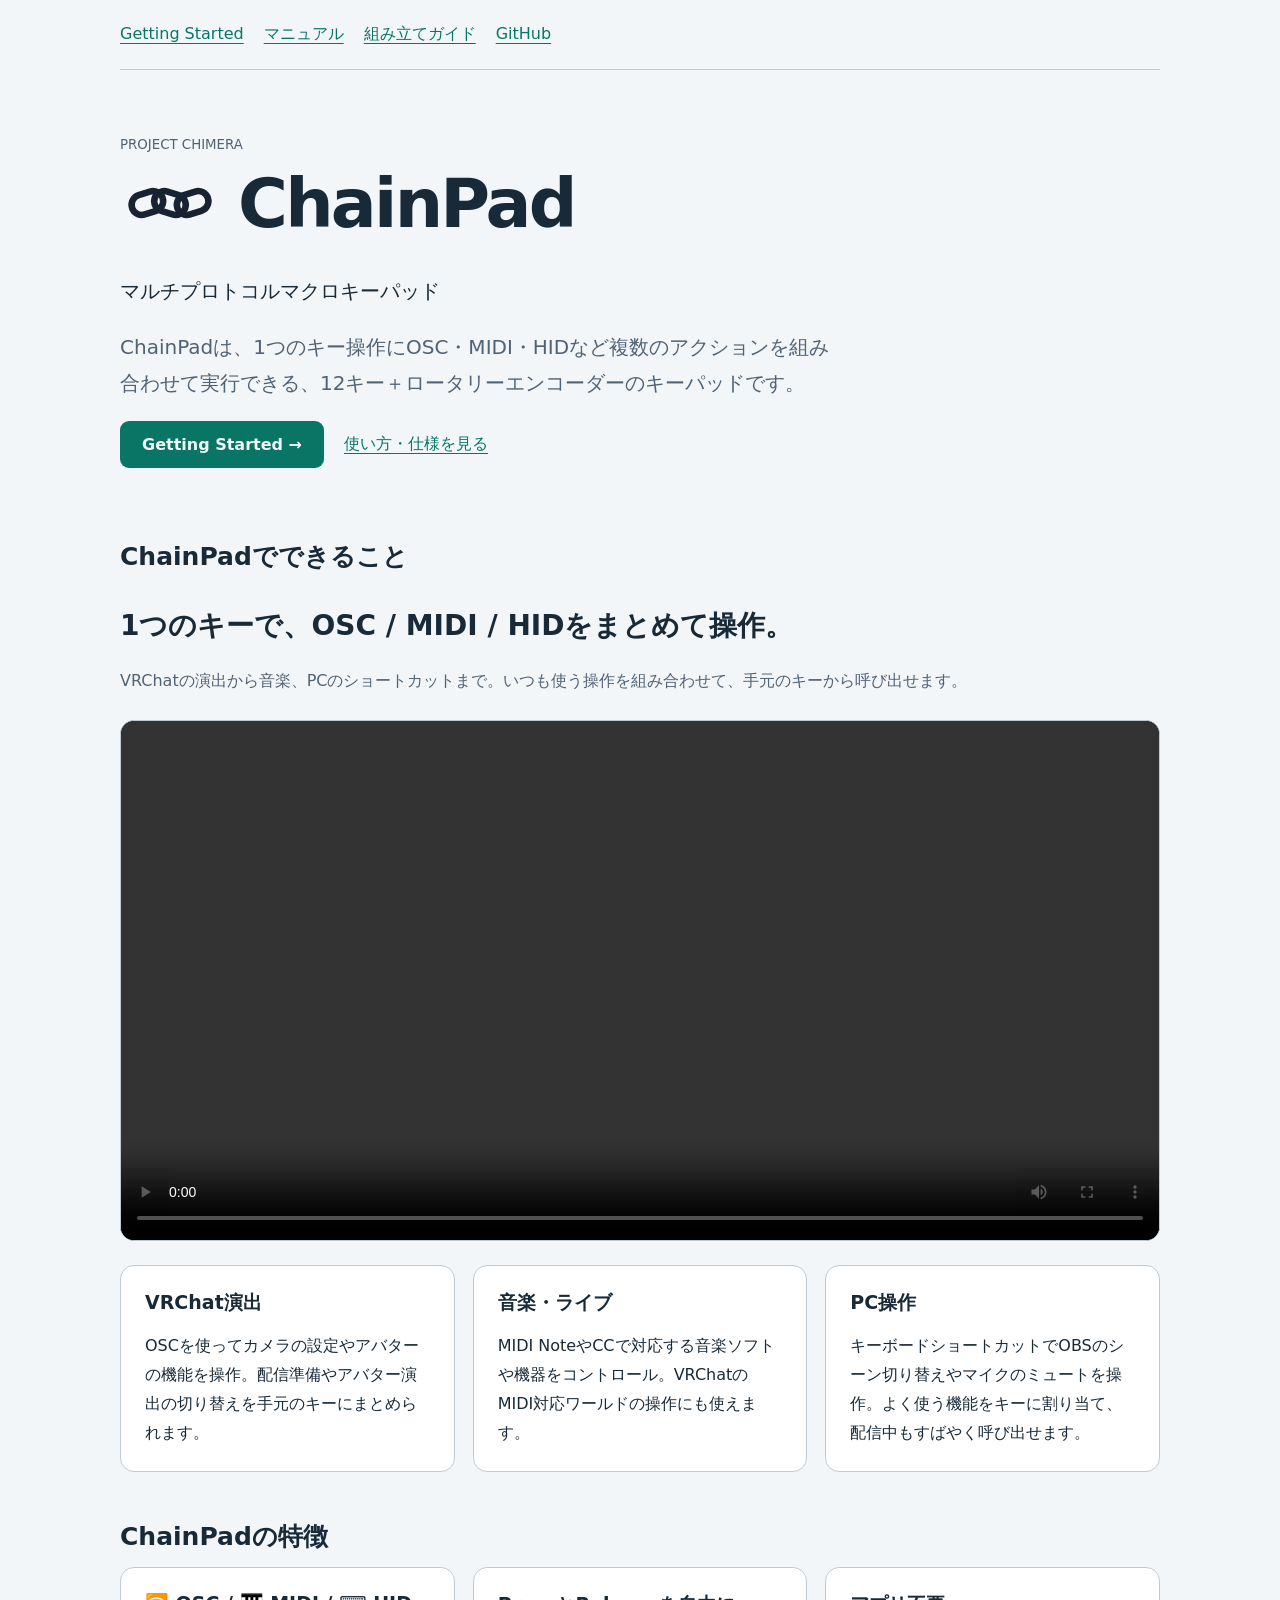
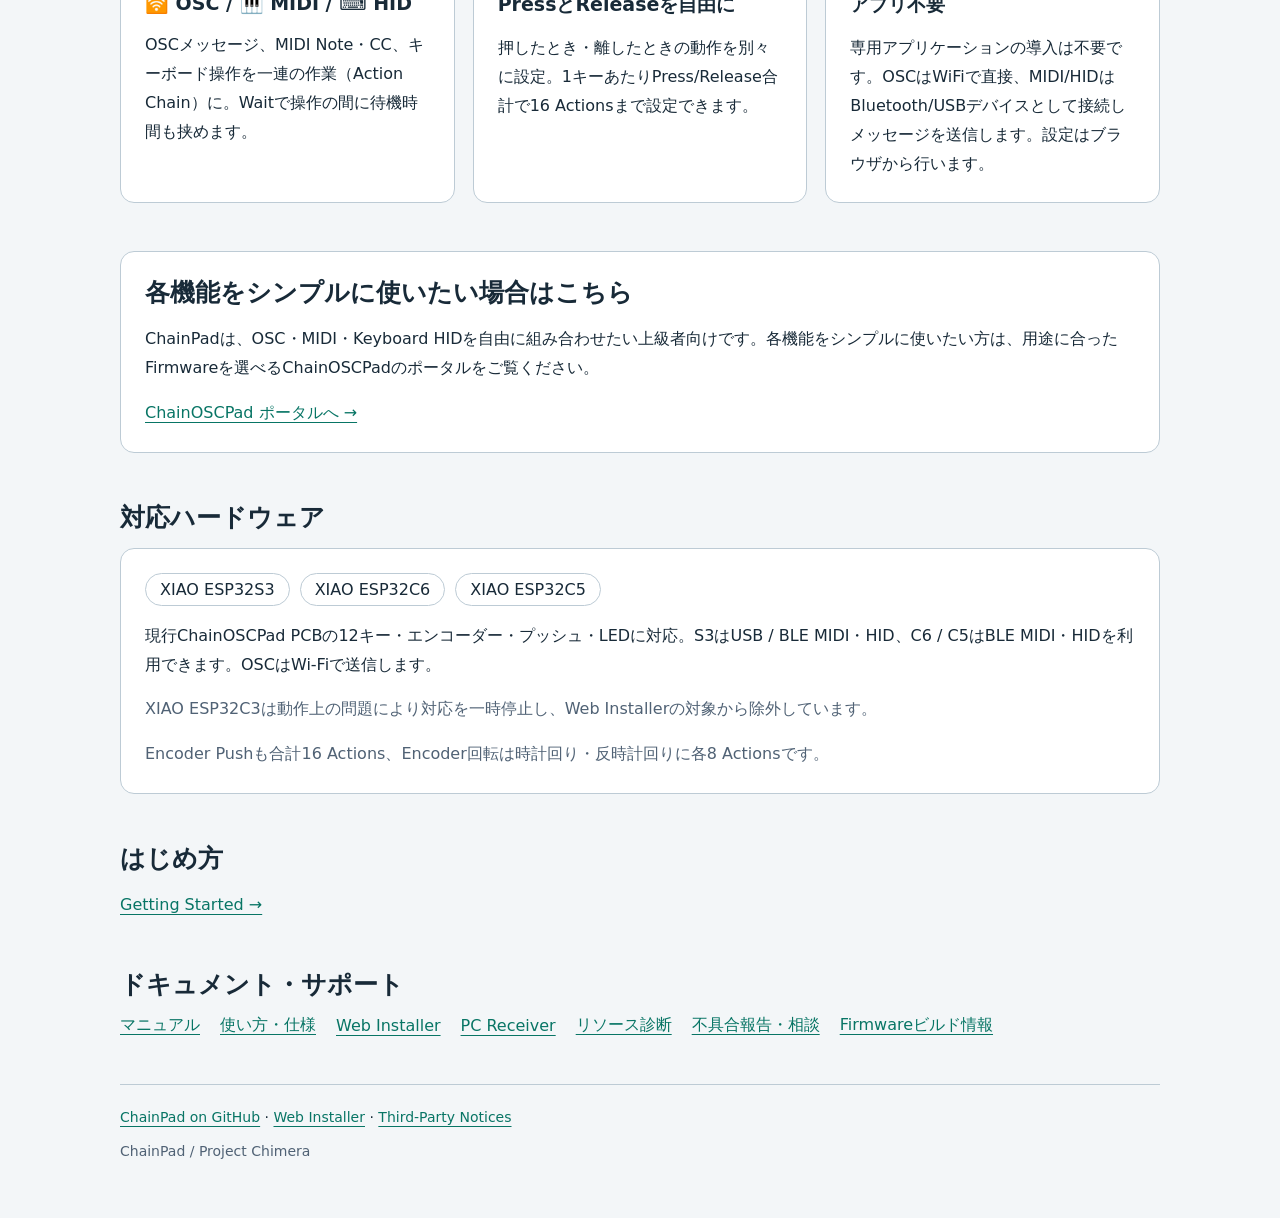
==== commit 25e49baf: "docs: Add assembly guide draft and publishing support" ====
--- a/site/index.html
+++ b/site/index.html
@@ -12,7 +12,7 @@
 </style>
 </head>
 <body><main>
-<nav aria-label="メインナビゲーション"><a href="getting-started/">Getting Started</a><a href="manual/">マニュアル</a><a href="https://github.com/shimez/ChainPad">GitHub</a></nav>
+<nav aria-label="メインナビゲーション"><a href="getting-started/">Getting Started</a><a href="manual/">マニュアル</a><a href="assembly-guide/">組み立てガイド</a><a href="https://github.com/shimez/ChainPad">GitHub</a></nav>
 <header><small>PROJECT CHIMERA</small><div class="brand"><img src="favicon.svg" alt="" width="100" height="100"><h1>ChainPad</h1></div><p>マルチプロトコルマクロキーパッド</p><p class="muted">ChainPadは、1つのキー操作にOSC・MIDI・HIDなど複数のアクションを組み合わせて実行できる、12キー＋ロータリーエンコーダーのキーパッドです。</p><div class="links"><a class="button" href="getting-started/">Getting Started →</a><a href="https://github.com/shimez/ChainPad#readme">使い方・仕様を見る</a></div></header>
 <section aria-labelledby="possibilities">
 <h2 id="possibilities">ChainPadでできること</h2>
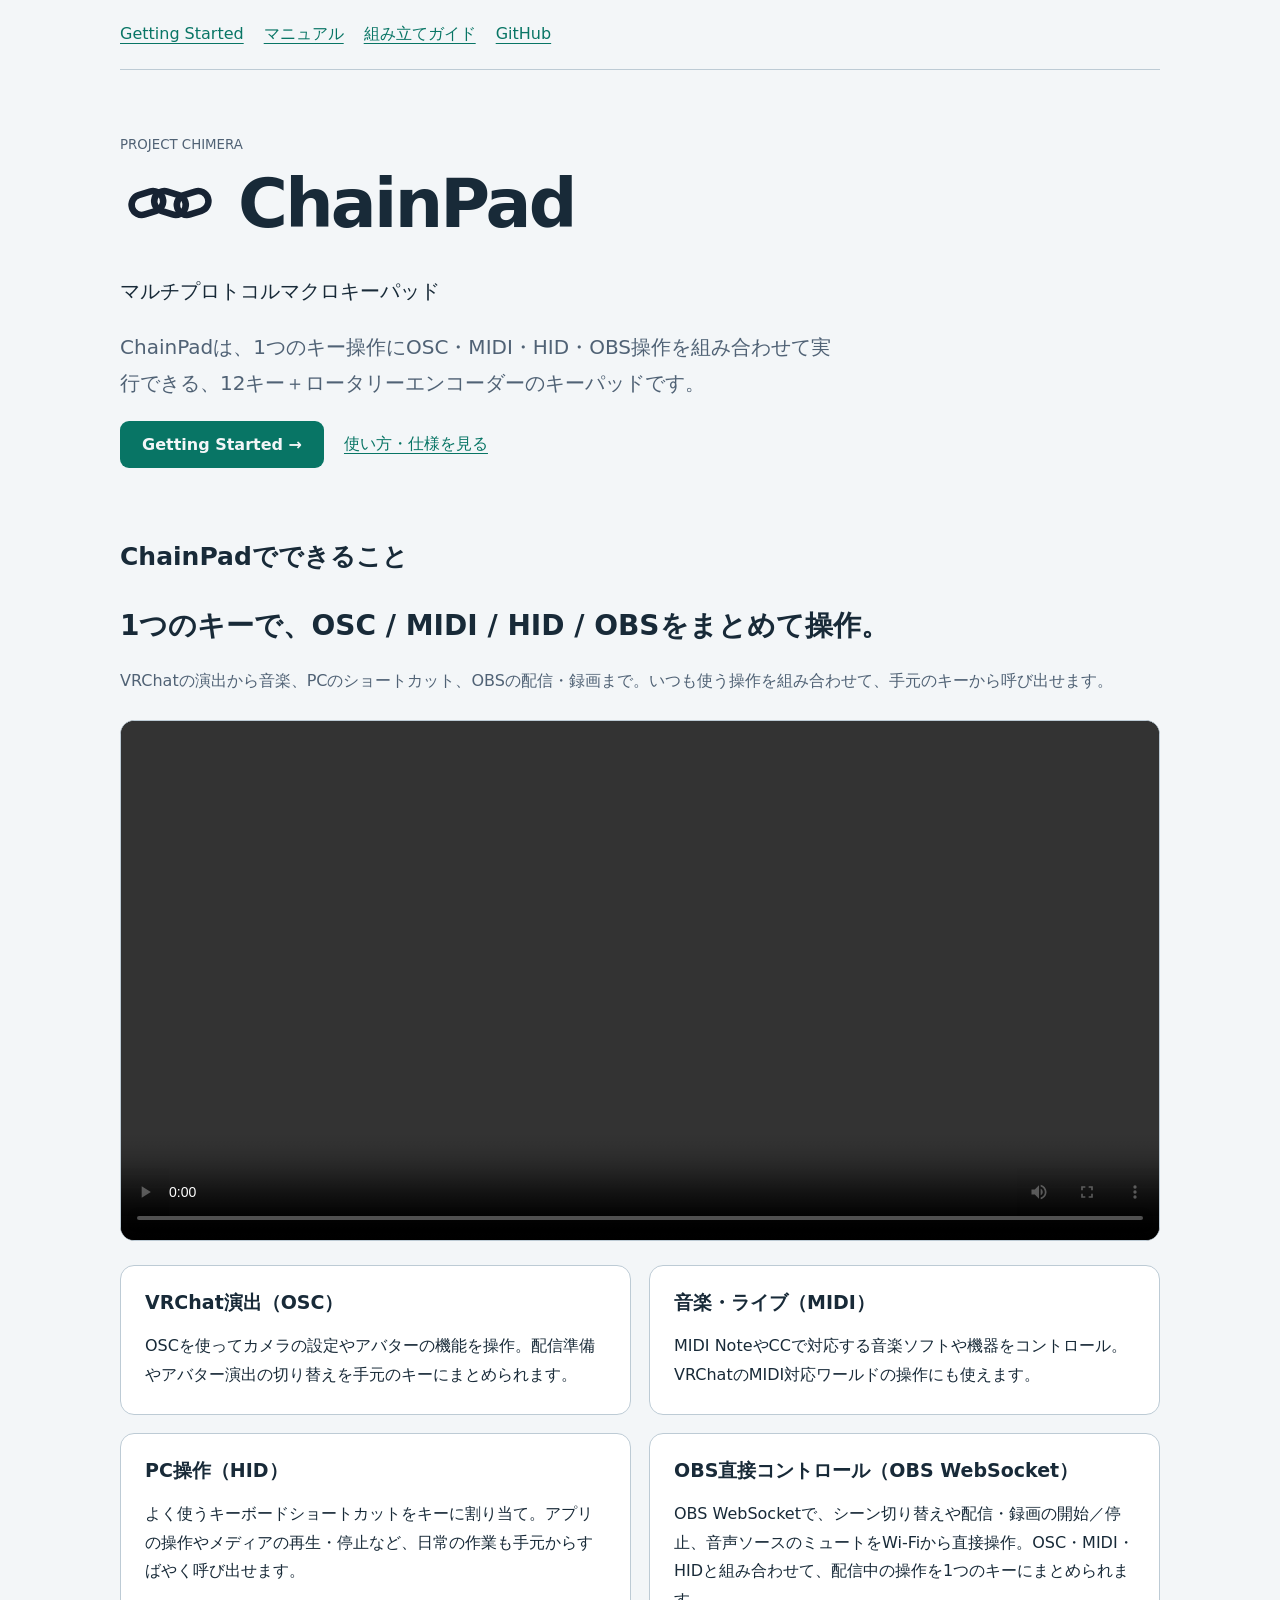
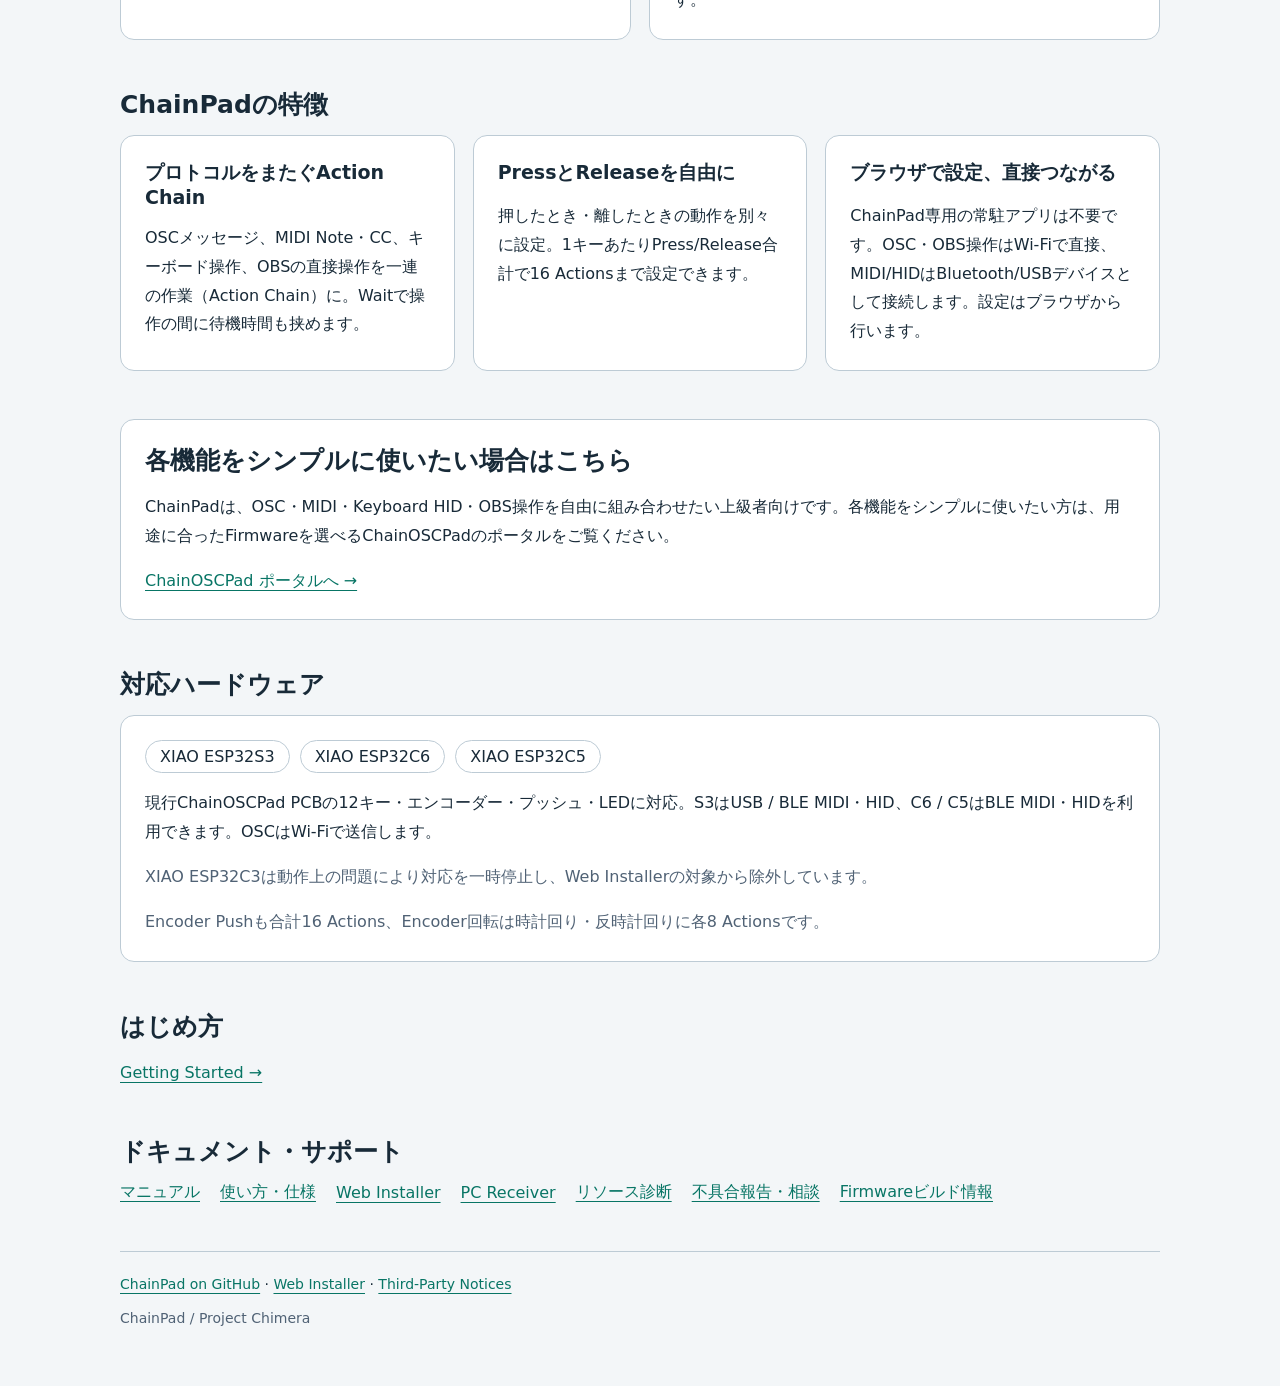
==== commit a5a85117: "docs(site): showcase OBS control and update manual and demo video" ====
--- a/site/index.html
+++ b/site/index.html
@@ -4,29 +4,31 @@
 <meta charset="utf-8">
 <meta name="viewport" content="width=device-width,initial-scale=1">
 <title>ChainPad — マルチプロトコルマクロキーパッド</title>
-<meta name="description" content="マルチプロトコルマクロキーパッドChainPadの公式ポータル。OSC・MIDI・Keyboard HIDを組み合わせて、ひとつのキーからつながる操作を実現します。">
+<meta name="description" content="マルチプロトコルマクロキーパッドChainPadの公式ポータル。OSC・MIDI・Keyboard HID・OBS WebSocketを組み合わせて、VRChatの演出からOBSの配信・録画まで、ひとつのキーで操作できます。">
 <link rel="icon" type="image/svg+xml" sizes="any" href="favicon.svg">
 <style>
 :root{color-scheme:light dark;--bg:#10151d;--panel:#1b2330;--text:#eef5ff;--muted:#a9b8cc;--line:#374557;--accent:#66dbc1;font:16px system-ui,sans-serif}*{box-sizing:border-box}body{margin:0;background:var(--bg);color:var(--text)}main{width:min(1040px,calc(100% - 40px));margin:auto}nav{display:flex;gap:20px;flex-wrap:wrap;padding:24px 0;border-bottom:1px solid var(--line)}a{color:var(--accent);text-underline-offset:4px}a:focus-visible{outline:3px solid var(--accent);outline-offset:5px}header{padding:64px 0 40px}.brand{display:flex;align-items:center;gap:18px}.brand img{width:100px;height:100px}h1{font-size:clamp(40px,7vw,68px);margin:0;letter-spacing:-.04em}h2{font-size:25px;margin:0 0 14px}h3{font-size:19px;margin:0 0 10px}p,li{line-height:1.8}header p{font-size:20px;max-width:720px}.muted,small{color:var(--muted)}.button{display:inline-block;background:var(--accent);color:var(--bg);padding:14px 22px;border-radius:9px;text-decoration:none;font-weight:700}.links{display:flex;gap:20px;align-items:center;flex-wrap:wrap}.grid{display:grid;grid-template-columns:repeat(3,minmax(0,1fr));gap:18px}.card{background:var(--panel);border:1px solid var(--line);border-radius:14px;padding:24px}.card p:last-child{margin-bottom:0}section{margin:32px 0 48px}ol{padding-left:24px}code{overflow-wrap:anywhere}footer{border-top:1px solid var(--line);padding:24px 0 40px;font-size:14px}.board-list{display:flex;gap:10px;flex-wrap:wrap}.board-list span{border:1px solid var(--line);border-radius:24px;padding:6px 14px}@media(max-width:700px){.grid{grid-template-columns:1fr}header{padding-top:32px}.brand{gap:12px}.brand img{width:72px;height:72px}}@media(prefers-color-scheme:light){:root{--bg:#f3f6f8;--panel:#fff;--text:#182a38;--muted:#506275;--line:#bdcbd5;--accent:#087565}}
 .intro-lead{font-size:clamp(20px,3vw,28px);font-weight:700;margin-bottom:8px}.demo-video{display:block;width:100%;height:auto;max-height:75vh;margin:24px 0;background:#000;border:1px solid var(--line);border-radius:14px}
+.use-cases{grid-template-columns:repeat(2,minmax(0,1fr))}@media(max-width:700px){.use-cases{grid-template-columns:1fr}}
 </style>
 </head>
 <body><main>
 <nav aria-label="メインナビゲーション"><a href="getting-started/">Getting Started</a><a href="manual/">マニュアル</a><a href="assembly-guide/">組み立てガイド</a><a href="https://github.com/shimez/ChainPad">GitHub</a></nav>
-<header><small>PROJECT CHIMERA</small><div class="brand"><img src="favicon.svg" alt="" width="100" height="100"><h1>ChainPad</h1></div><p>マルチプロトコルマクロキーパッド</p><p class="muted">ChainPadは、1つのキー操作にOSC・MIDI・HIDなど複数のアクションを組み合わせて実行できる、12キー＋ロータリーエンコーダーのキーパッドです。</p><div class="links"><a class="button" href="getting-started/">Getting Started →</a><a href="https://github.com/shimez/ChainPad#readme">使い方・仕様を見る</a></div></header>
+<header><small>PROJECT CHIMERA</small><div class="brand"><img src="favicon.svg" alt="" width="100" height="100"><h1>ChainPad</h1></div><p>マルチプロトコルマクロキーパッド</p><p class="muted">ChainPadは、1つのキー操作にOSC・MIDI・HID・OBS操作を組み合わせて実行できる、12キー＋ロータリーエンコーダーのキーパッドです。</p><div class="links"><a class="button" href="getting-started/">Getting Started →</a><a href="https://github.com/shimez/ChainPad#readme">使い方・仕様を見る</a></div></header>
 <section aria-labelledby="possibilities">
 <h2 id="possibilities">ChainPadでできること</h2>
-<p class="intro-lead">1つのキーで、OSC / MIDI / HIDをまとめて操作。</p>
-<p class="muted">VRChatの演出から音楽、PCのショートカットまで。いつも使う操作を組み合わせて、手元のキーから呼び出せます。</p>
-<video class="demo-video" controls playsinline preload="metadata" aria-label="ChainPadの紹介動画"><source src="media/ChainPad_004.mp4" type="video/mp4">動画を再生できない場合は、<a href="media/ChainPad_004.mp4">紹介動画を開いてください</a>。</video>
-<div class="grid">
-<article class="card"><h3>VRChat演出</h3><p>OSCを使ってカメラの設定やアバターの機能を操作。配信準備やアバター演出の切り替えを手元のキーにまとめられます。</p></article>
-<article class="card"><h3>音楽・ライブ</h3><p>MIDI NoteやCCで対応する音楽ソフトや機器をコントロール。VRChatのMIDI対応ワールドの操作にも使えます。</p></article>
-<article class="card"><h3>PC操作</h3><p>キーボードショートカットでOBSのシーン切り替えやマイクのミュートを操作。よく使う機能をキーに割り当て、配信中もすばやく呼び出せます。</p></article>
+<p class="intro-lead">1つのキーで、OSC / MIDI / HID / OBSをまとめて操作。</p>
+<p class="muted">VRChatの演出から音楽、PCのショートカット、OBSの配信・録画まで。いつも使う操作を組み合わせて、手元のキーから呼び出せます。</p>
+<video class="demo-video" controls playsinline preload="metadata" aria-label="ChainPadの紹介動画"><source src="media/ChainPad_OSCWebSocket004.mp4" type="video/mp4">動画を再生できない場合は、<a href="media/ChainPad_OSCWebSocket004.mp4">紹介動画を開いてください</a>。</video>
+<div class="grid use-cases">
+<article class="card"><h3>VRChat演出（OSC）</h3><p>OSCを使ってカメラの設定やアバターの機能を操作。配信準備やアバター演出の切り替えを手元のキーにまとめられます。</p></article>
+<article class="card"><h3>音楽・ライブ（MIDI）</h3><p>MIDI NoteやCCで対応する音楽ソフトや機器をコントロール。VRChatのMIDI対応ワールドの操作にも使えます。</p></article>
+<article class="card"><h3>PC操作（HID）</h3><p>よく使うキーボードショートカットをキーに割り当て。アプリの操作やメディアの再生・停止など、日常の作業も手元からすばやく呼び出せます。</p></article>
+<article class="card"><h3>OBS直接コントロール（OBS WebSocket）</h3><p>OBS WebSocketで、シーン切り替えや配信・録画の開始／停止、音声ソースのミュートをWi-Fiから直接操作。OSC・MIDI・HIDと組み合わせて、配信中の操作を1つのキーにまとめられます。</p></article>
 </div>
 </section>
-<section aria-labelledby="features"><h2 id="features">ChainPadの特徴</h2><div class="grid"><article class="card"><h3>🛜 OSC / 🎹 MIDI / ⌨ HID</h3><p>OSCメッセージ、MIDI Note・CC、キーボード操作を一連の作業（Action Chain）に。Waitで操作の間に待機時間も挟めます。</p></article><article class="card"><h3>PressとReleaseを自由に</h3><p>押したとき・離したときの動作を別々に設定。1キーあたりPress/Release合計で16 Actionsまで設定できます。</p></article><article class="card"><h3>アプリ不要</h3><p>専用アプリケーションの導入は不要です。OSCはWiFiで直接、MIDI/HIDはBluetooth/USBデバイスとして接続しメッセージを送信します。設定はブラウザから行います。</p></article></div></section>
-<section aria-labelledby="simple"><div class="card"><h2 id="simple">各機能をシンプルに使いたい場合はこちら</h2><p>ChainPadは、OSC・MIDI・Keyboard HIDを自由に組み合わせたい上級者向けです。各機能をシンプルに使いたい方は、用途に合ったFirmwareを選べるChainOSCPadのポータルをご覧ください。</p><p><a href="https://shimez.github.io/ChainOSCPad-Portal/">ChainOSCPad ポータルへ →</a></p></div></section>
+<section aria-labelledby="features"><h2 id="features">ChainPadの特徴</h2><div class="grid"><article class="card"><h3>プロトコルをまたぐAction Chain</h3><p>OSCメッセージ、MIDI Note・CC、キーボード操作、OBSの直接操作を一連の作業（Action Chain）に。Waitで操作の間に待機時間も挟めます。</p></article><article class="card"><h3>PressとReleaseを自由に</h3><p>押したとき・離したときの動作を別々に設定。1キーあたりPress/Release合計で16 Actionsまで設定できます。</p></article><article class="card"><h3>ブラウザで設定、直接つながる</h3><p>ChainPad専用の常駐アプリは不要です。OSC・OBS操作はWi-Fiで直接、MIDI/HIDはBluetooth/USBデバイスとして接続します。設定はブラウザから行います。</p></article></div></section>
+<section aria-labelledby="simple"><div class="card"><h2 id="simple">各機能をシンプルに使いたい場合はこちら</h2><p>ChainPadは、OSC・MIDI・Keyboard HID・OBS操作を自由に組み合わせたい上級者向けです。各機能をシンプルに使いたい方は、用途に合ったFirmwareを選べるChainOSCPadのポータルをご覧ください。</p><p><a href="https://shimez.github.io/ChainOSCPad-Portal/">ChainOSCPad ポータルへ →</a></p></div></section>
 <section aria-labelledby="hardware"><h2 id="hardware">対応ハードウェア</h2><div class="card"><div class="board-list"><span>XIAO ESP32S3</span><span>XIAO ESP32C6</span><span>XIAO ESP32C5</span></div><p>現行ChainOSCPad PCBの12キー・エンコーダー・プッシュ・LEDに対応。S3はUSB / BLE MIDI・HID、C6 / C5はBLE MIDI・HIDを利用できます。OSCはWi-Fiで送信します。</p><p class="muted">XIAO ESP32C3は動作上の問題により対応を一時停止し、Web Installerの対象から除外しています。</p><p class="muted">Encoder Pushも合計16 Actions、Encoder回転は時計回り・反時計回りに各8 Actionsです。</p></div></section>
 <section id="start" aria-labelledby="start-title"><h2 id="start-title">はじめ方</h2><p><a href="getting-started/">Getting Started →</a></p></section>
 <section aria-labelledby="resources"><h2 id="resources">ドキュメント・サポート</h2><div class="links"><a href="manual/">マニュアル</a><a href="https://github.com/shimez/ChainPad#readme">使い方・仕様</a><a href="https://shimez.github.io/ChainPad/installer/">Web Installer</a><a href="https://github.com/shimez/ChainPad/tree/main/tools/ChainPadReceiver">PC Receiver</a><a href="https://github.com/shimez/ChainPad/blob/main/docs/resource-diagnostics.md">リソース診断</a><a href="https://github.com/shimez/ChainPad/issues">不具合報告・相談</a><a href="build.json">Firmwareビルド情報</a></div></section>
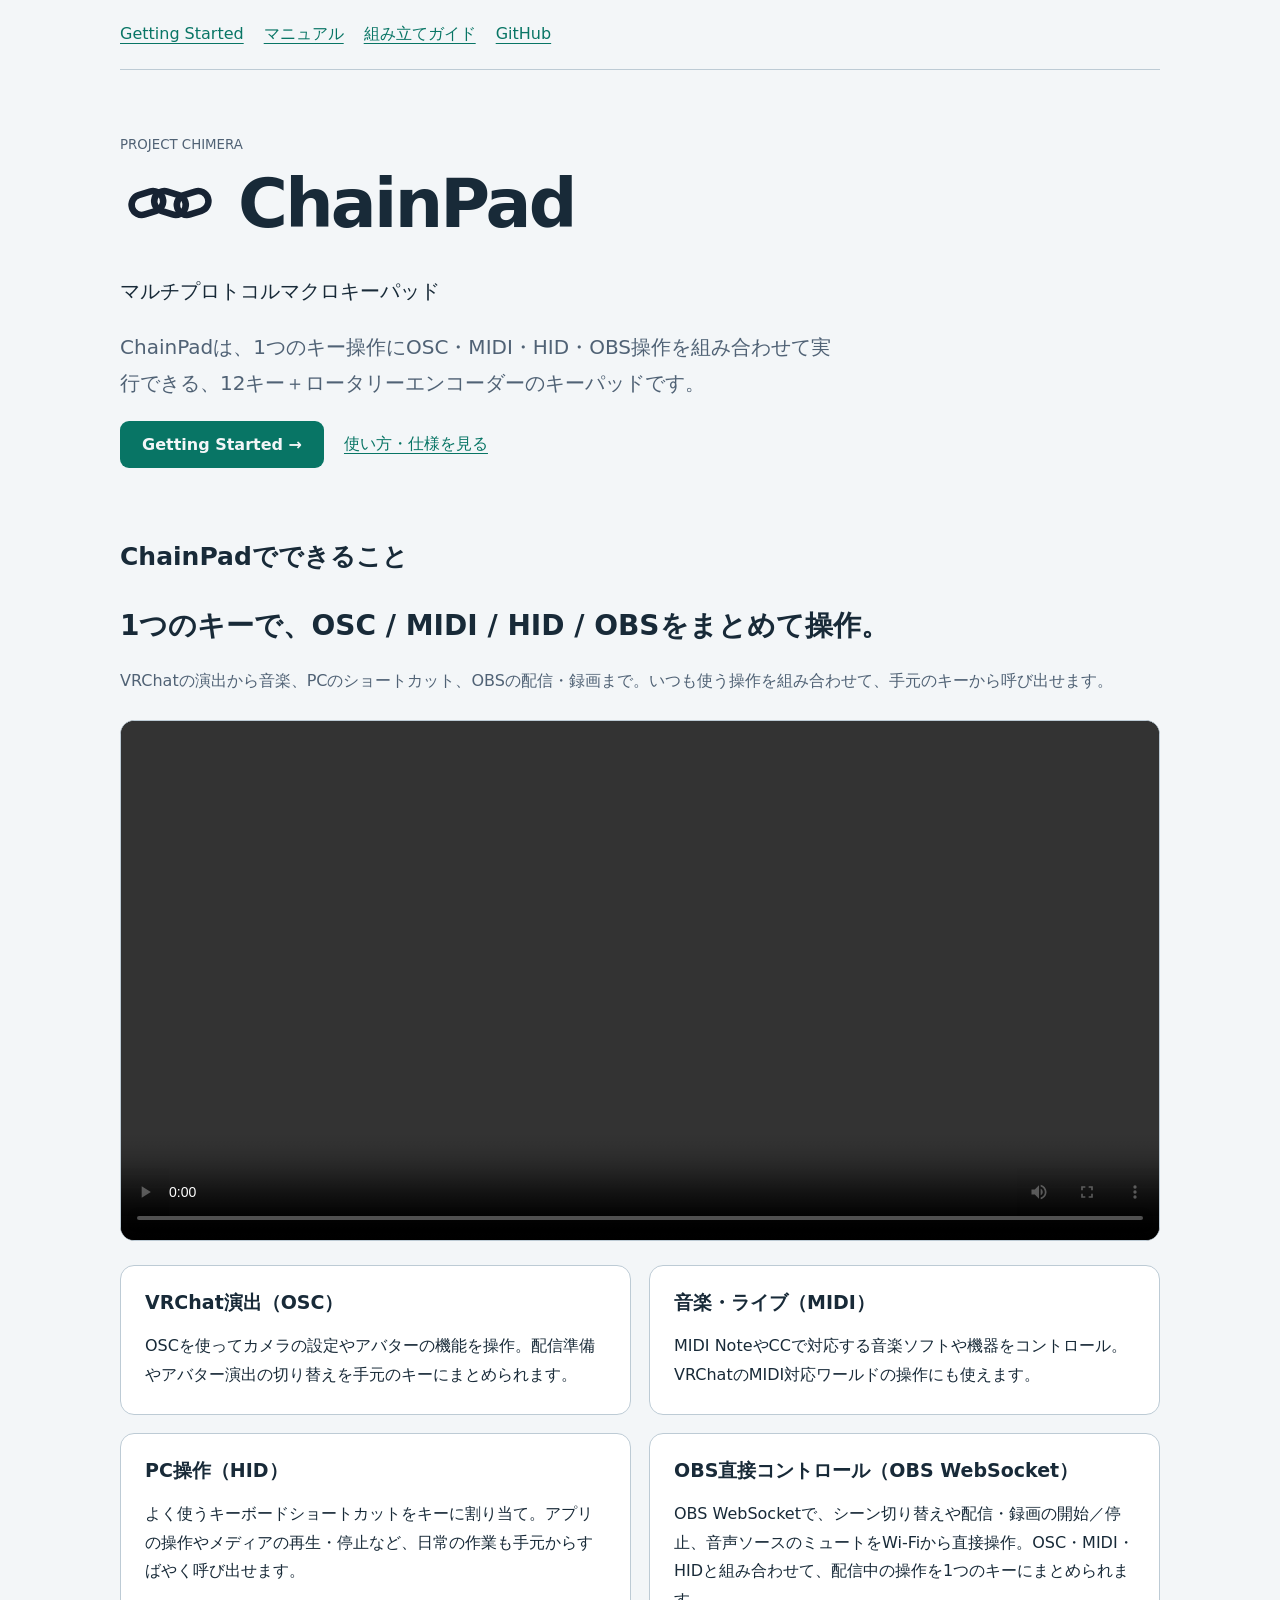
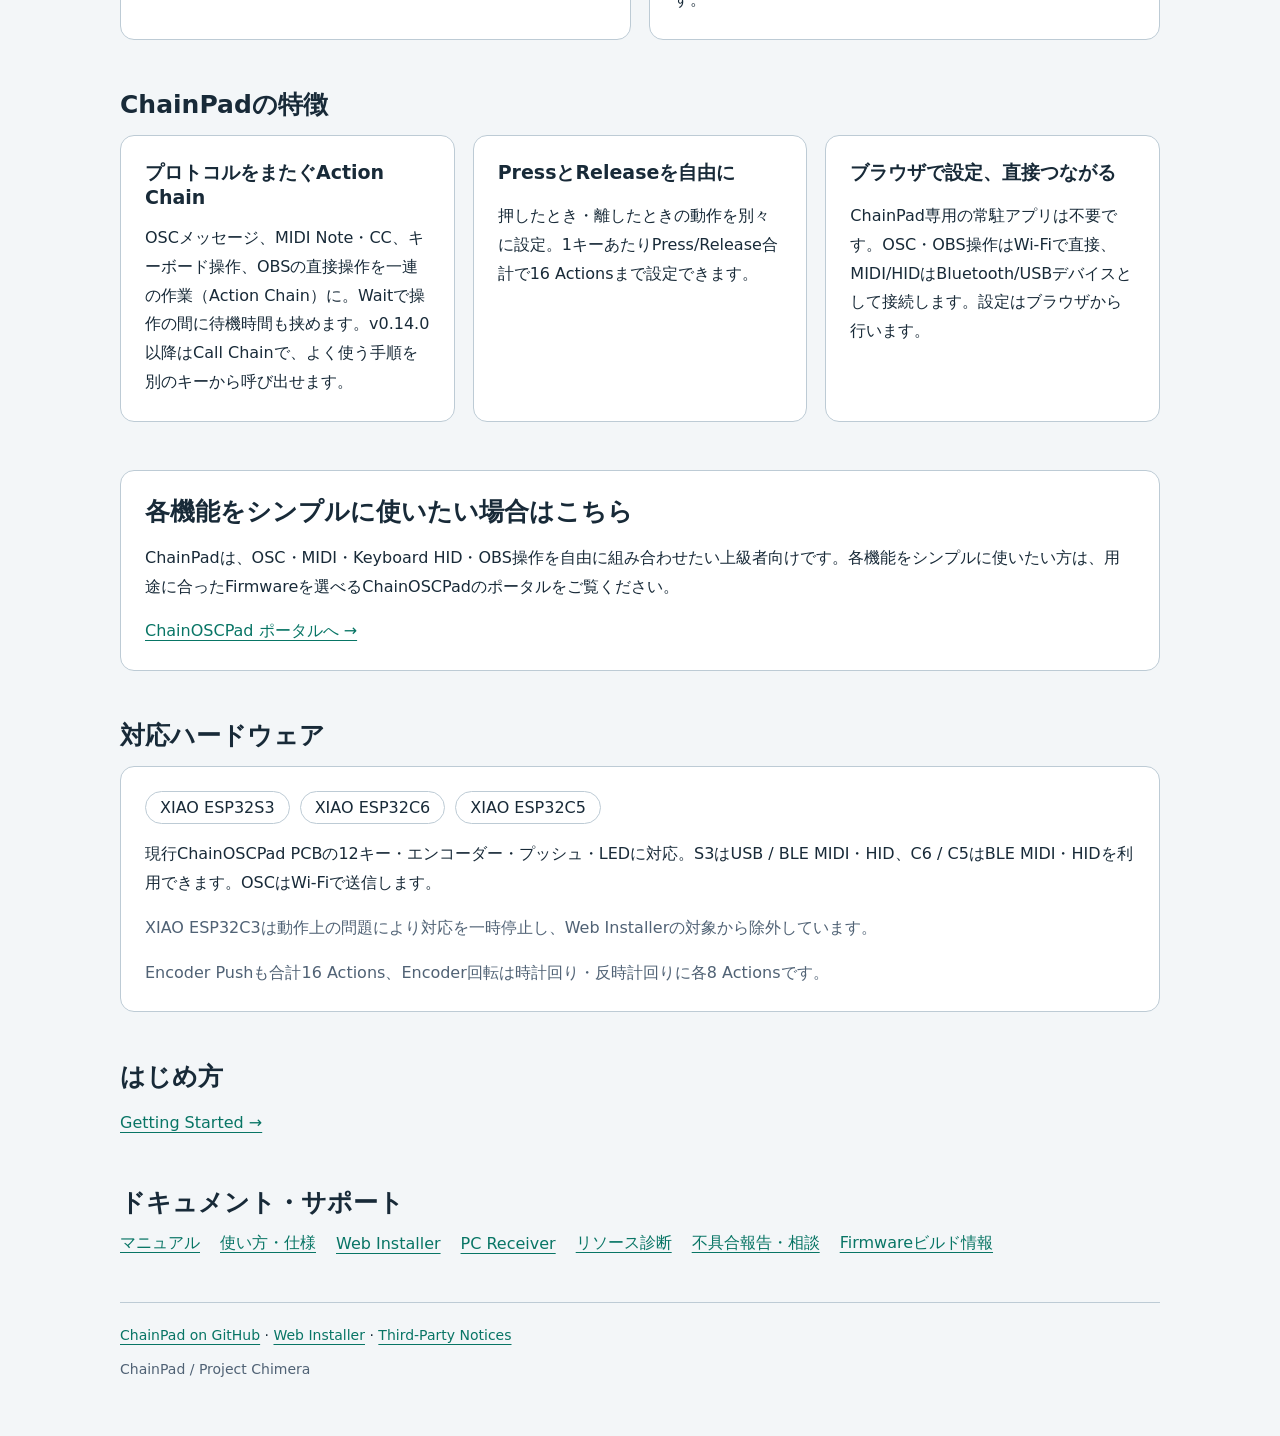
==== commit a1a1c206: "Document Call Chain usage and execution limits for v0.14.0" ====
--- a/site/index.html
+++ b/site/index.html
@@ -27,7 +27,7 @@
 <article class="card"><h3>OBS直接コントロール（OBS WebSocket）</h3><p>OBS WebSocketで、シーン切り替えや配信・録画の開始／停止、音声ソースのミュートをWi-Fiから直接操作。OSC・MIDI・HIDと組み合わせて、配信中の操作を1つのキーにまとめられます。</p></article>
 </div>
 </section>
-<section aria-labelledby="features"><h2 id="features">ChainPadの特徴</h2><div class="grid"><article class="card"><h3>プロトコルをまたぐAction Chain</h3><p>OSCメッセージ、MIDI Note・CC、キーボード操作、OBSの直接操作を一連の作業（Action Chain）に。Waitで操作の間に待機時間も挟めます。</p></article><article class="card"><h3>PressとReleaseを自由に</h3><p>押したとき・離したときの動作を別々に設定。1キーあたりPress/Release合計で16 Actionsまで設定できます。</p></article><article class="card"><h3>ブラウザで設定、直接つながる</h3><p>ChainPad専用の常駐アプリは不要です。OSC・OBS操作はWi-Fiで直接、MIDI/HIDはBluetooth/USBデバイスとして接続します。設定はブラウザから行います。</p></article></div></section>
+<section aria-labelledby="features"><h2 id="features">ChainPadの特徴</h2><div class="grid"><article class="card"><h3>プロトコルをまたぐAction Chain</h3><p>OSCメッセージ、MIDI Note・CC、キーボード操作、OBSの直接操作を一連の作業（Action Chain）に。Waitで操作の間に待機時間も挟めます。v0.14.0以降はCall Chainで、よく使う手順を別のキーから呼び出せます。</p></article><article class="card"><h3>PressとReleaseを自由に</h3><p>押したとき・離したときの動作を別々に設定。1キーあたりPress/Release合計で16 Actionsまで設定できます。</p></article><article class="card"><h3>ブラウザで設定、直接つながる</h3><p>ChainPad専用の常駐アプリは不要です。OSC・OBS操作はWi-Fiで直接、MIDI/HIDはBluetooth/USBデバイスとして接続します。設定はブラウザから行います。</p></article></div></section>
 <section aria-labelledby="simple"><div class="card"><h2 id="simple">各機能をシンプルに使いたい場合はこちら</h2><p>ChainPadは、OSC・MIDI・Keyboard HID・OBS操作を自由に組み合わせたい上級者向けです。各機能をシンプルに使いたい方は、用途に合ったFirmwareを選べるChainOSCPadのポータルをご覧ください。</p><p><a href="https://shimez.github.io/ChainOSCPad-Portal/">ChainOSCPad ポータルへ →</a></p></div></section>
 <section aria-labelledby="hardware"><h2 id="hardware">対応ハードウェア</h2><div class="card"><div class="board-list"><span>XIAO ESP32S3</span><span>XIAO ESP32C6</span><span>XIAO ESP32C5</span></div><p>現行ChainOSCPad PCBの12キー・エンコーダー・プッシュ・LEDに対応。S3はUSB / BLE MIDI・HID、C6 / C5はBLE MIDI・HIDを利用できます。OSCはWi-Fiで送信します。</p><p class="muted">XIAO ESP32C3は動作上の問題により対応を一時停止し、Web Installerの対象から除外しています。</p><p class="muted">Encoder Pushも合計16 Actions、Encoder回転は時計回り・反時計回りに各8 Actionsです。</p></div></section>
 <section id="start" aria-labelledby="start-title"><h2 id="start-title">はじめ方</h2><p><a href="getting-started/">Getting Started →</a></p></section>
